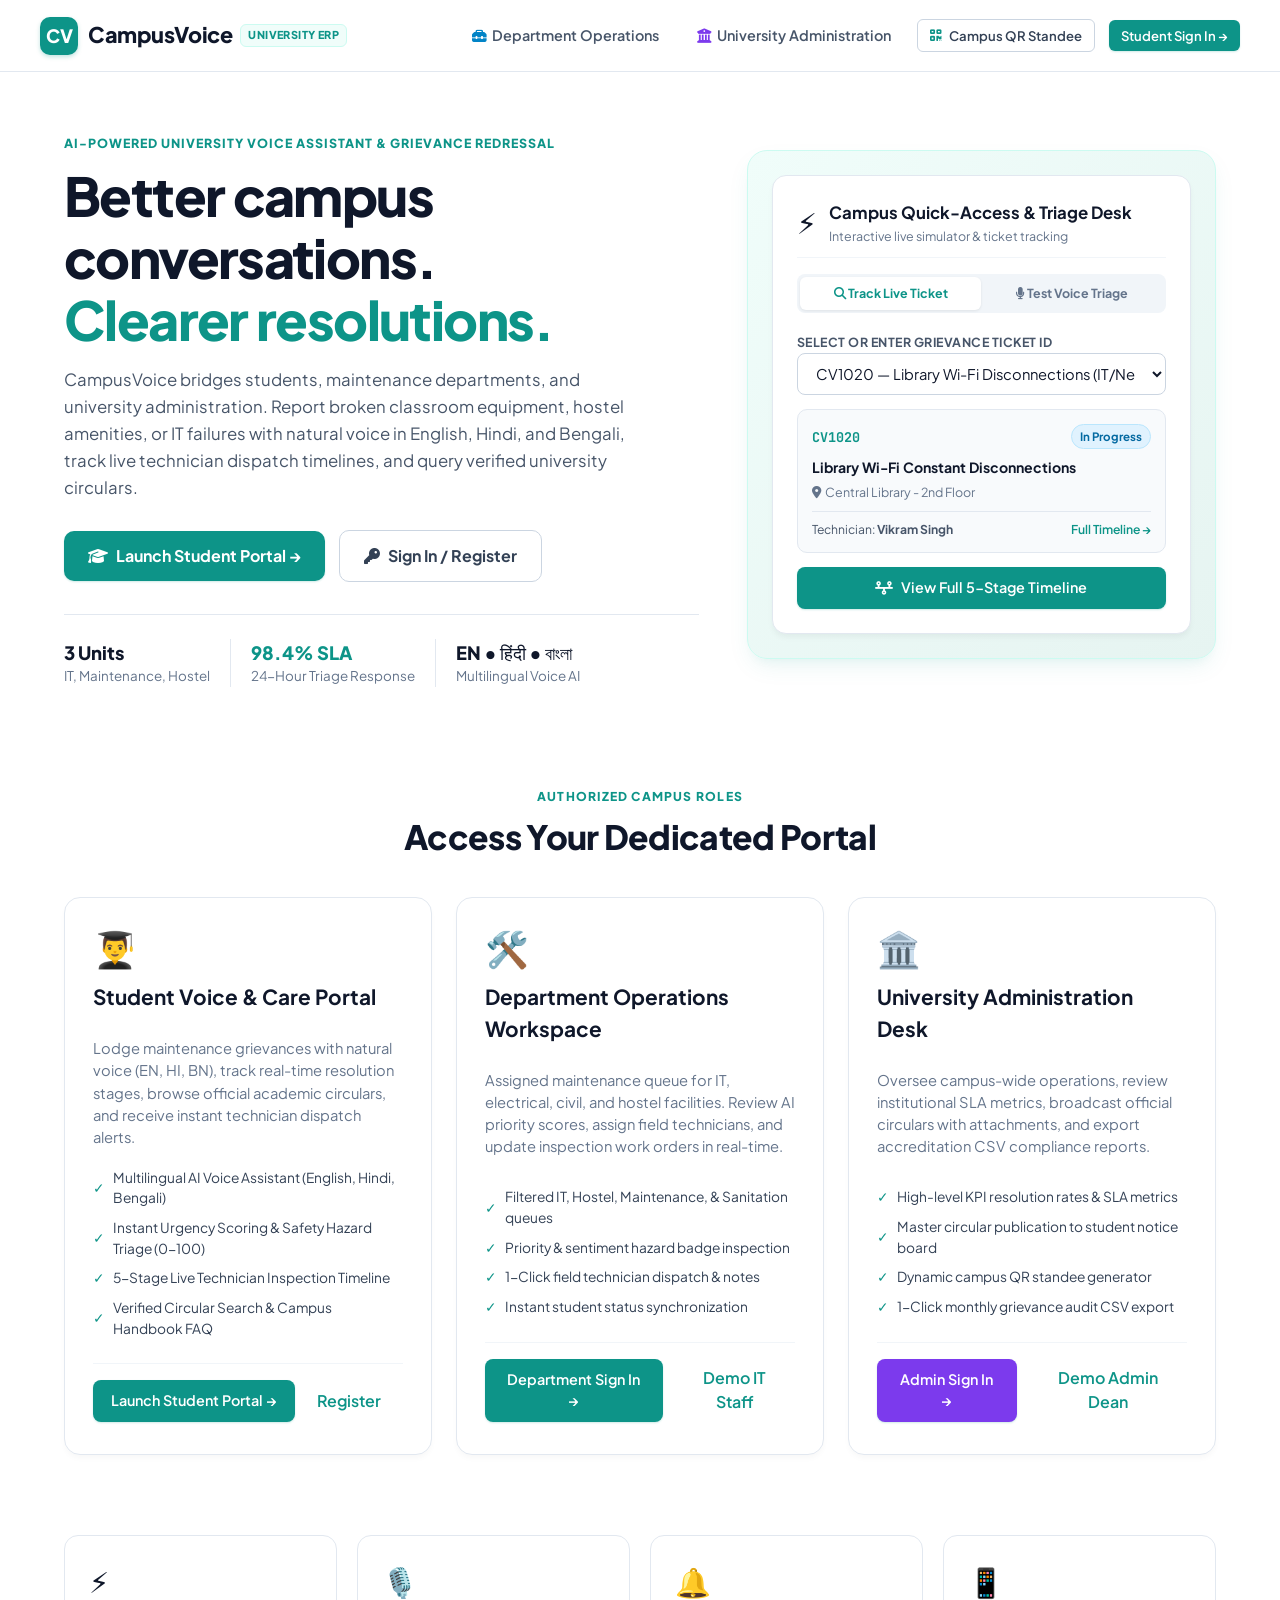
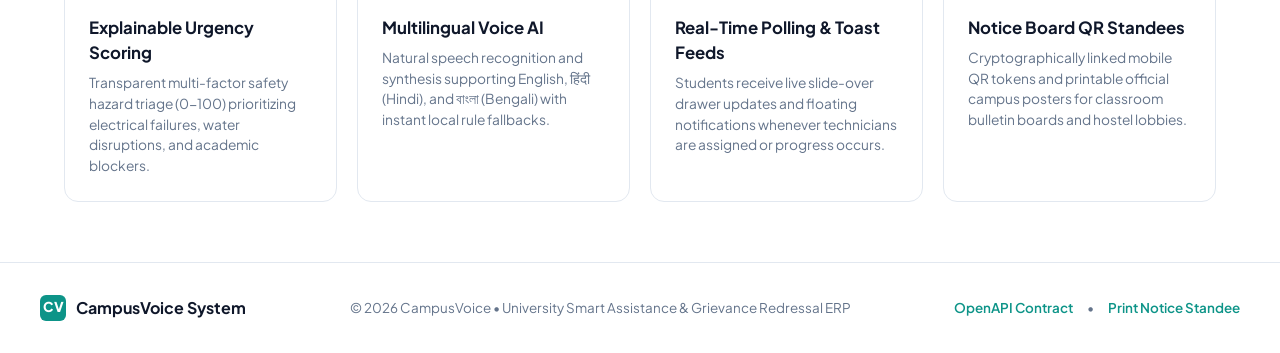
==== Minor_Project/frontend/index.html @ a4f559ae "Fix all broken portal features and add end-to-end support for Student, Department, and Admin portals" ====
<!DOCTYPE html>
<html lang="en">
<head>
  <meta charset="UTF-8">
  <meta name="viewport" content="width=device-width, initial-scale=1.0">
  <title>CampusVoice | University Voice Assistant & Grievance Redressal System</title>
  <!-- FontAwesome Icons -->
  <link rel="stylesheet" href="https://cdnjs.cloudflare.com/ajax/libs/font-awesome/6.5.1/css/all.min.css">
  <link rel="stylesheet" href="style.css">
</head>
<body class="landing-page-shell">

  <!-- Top Header Navigation (MedBrief Style) -->
  <header class="landing-nav">
    <div class="landing-brand" onclick="window.location.reload()">
      <span class="portal-mark">CV</span>
      <div>
        <div style="display: flex; align-items: center; gap: 8px;">
          <span class="brand-title">CampusVoice</span>
          <span style="font-size: 0.68rem; font-weight: 800; background: #f0fdfa; color: #0d9488; border: 1px solid #ccfbf1; padding: 2px 7px; border-radius: 6px; letter-spacing: 0.04em;">UNIVERSITY ERP</span>
        </div>
      </div>
    </div>

    <div class="landing-nav-actions">
      <button type="button" class="nav-link-btn" onclick="openAuthModal('department')">
        <i class="fa-solid fa-toolbox" style="margin-right: 6px; color: #0284c7;"></i>Department Operations
      </button>
      <button type="button" class="nav-link-btn" onclick="openAuthModal('admin')">
        <i class="fa-solid fa-building-columns" style="margin-right: 6px; color: #7c3aed;"></i>University Administration
      </button>
      <button type="button" class="btn-secondary btn-small" onclick="openQrModal()">
        <i class="fa-solid fa-qrcode" style="color: #0d9488;"></i>Campus QR Standee
      </button>
      <button type="button" class="btn-primary btn-small" onclick="openAuthModal('student')">
        Student Sign In →
      </button>
    </div>
  </header>

  <!-- Hero Section (MedBrief Grid: 1.2fr : 0.8fr) -->
  <section class="landing-hero-section">
    <div class="hero-text-content">
      <p class="hero-eyebrow">AI-POWERED UNIVERSITY VOICE ASSISTANT & GRIEVANCE REDRESSAL</p>
      <h1>
        Better campus conversations.<br />
        <span>Clearer resolutions.</span>
      </h1>
      <p class="hero-description">
        CampusVoice bridges students, maintenance departments, and university administration. Report broken classroom equipment, hostel amenities, or IT failures with natural voice in English, Hindi, and Bengali, track live technician dispatch timelines, and query verified university circulars.
      </p>

      <div class="hero-cta-group">
        <button type="button" class="btn-primary btn-large" onclick="launchDemoStudent()">
          <i class="fa-solid fa-graduation-cap"></i> Launch Student Portal →
        </button>
        <button type="button" class="btn-secondary btn-large" onclick="openAuthModal('student')">
          <i class="fa-solid fa-key"></i> Sign In / Register
        </button>
      </div>

      <!-- Quick Platform Stats Strip -->
      <div style="display: flex; gap: 20px; margin-top: 32px; padding-top: 24px; border-top: 1px solid #e2e8f0; font-size: 0.84rem; color: #64748b; flex-wrap: wrap;">
        <div>
          <strong style="color: #0f172a; display: block; font-size: 1.15rem; font-weight: 800;">3 Units</strong>
          <span>IT, Maintenance, Hostel</span>
        </div>
        <div style="width: 1px; background: #e2e8f0;"></div>
        <div>
          <strong style="color: #0d9488; display: block; font-size: 1.15rem; font-weight: 800;">98.4% SLA</strong>
          <span>24-Hour Triage Response</span>
        </div>
        <div style="width: 1px; background: #e2e8f0;"></div>
        <div>
          <strong style="color: #0f172a; display: block; font-size: 1.15rem; font-weight: 800;">EN &bull; हिंदी &bull; বাংলা</strong>
          <span>Multilingual Voice AI</span>
        </div>
      </div>
    </div>

    <!-- Right Hero Widget Box (MedBrief Interactive Component) -->
    <div class="hero-widget-box">
      <div class="checkin-widget-card">
        <div class="widget-header">
          <span class="widget-icon">⚡</span>
          <div>
            <h3>Campus Quick-Access & Triage Desk</h3>
            <small>Interactive live simulator & ticket tracking</small>
          </div>
        </div>

        <div class="widget-tabs">
          <button type="button" class="widget-tab-btn active" id="widgetTabTrack" onclick="switchWidgetTab('track')">
            <i class="fa-solid fa-magnifying-glass"></i> Track Live Ticket
          </button>
          <button type="button" class="widget-tab-btn" id="widgetTabVoice" onclick="switchWidgetTab('voice')">
            <i class="fa-solid fa-microphone"></i> Test Voice Triage
          </button>
        </div>

        <!-- Tab 1: Live Ticket Tracker -->
        <div id="widgetPanelTrack" class="modal-form">
          <div>
            <label>Select or Enter Grievance Ticket ID</label>
            <select id="quickTicketSelect" onchange="inspectQuickTicket(this.value)">
              <option value="CV1020">CV1020 — Library Wi-Fi Disconnections (IT/Network)</option>
              <option value="CV1021">CV1021 — Water Cooler Breakdown & Leak (Hostel Block B)</option>
              <option value="CV1022">CV1022 — Seminar Hall Projector Burnout (Maintenance)</option>
            </select>
          </div>

          <div id="quickTicketPreview" style="background: #f8fafc; border: 1px solid #e2e8f0; border-radius: 10px; padding: 14px; font-size: 0.84rem;">
            <div style="display: flex; justify-content: space-between; align-items: center; margin-bottom: 8px;">
              <span id="quickTicketIdBadge" style="font-family: var(--font-mono); font-weight: 700; color: #0d9488;">CV1020</span>
              <span id="quickTicketStatusBadge" class="badge-progress" style="padding: 3px 8px; border-radius: 9999px; font-size: 0.72rem; font-weight: 700;">In Progress</span>
            </div>
            <h4 id="quickTicketTitle" style="margin: 0 0 4px 0; font-size: 0.88rem; font-weight: 700; color: #0f172a;">Library Wi-Fi Constant Disconnections</h4>
            <p id="quickTicketLoc" style="margin: 0 0 10px 0; color: #64748b; font-size: 0.78rem;"><i class="fa-solid fa-location-dot" style="margin-right: 4px;"></i>Central Library - 2nd Floor</p>
            <div style="display: flex; justify-content: space-between; align-items: center; padding-top: 8px; border-top: 1px solid #e2e8f0; font-size: 0.76rem; color: #475569;">
              <span>Technician: <strong id="quickTicketTech">Vikram Singh</strong></span>
              <button type="button" class="btn-text" style="padding: 0; font-size: 0.76rem;" onclick="openAuditModalForQuickTicket()">Full Timeline &rarr;</button>
            </div>
          </div>

          <button type="button" class="btn-primary" style="width: 100%;" onclick="openAuditModalForQuickTicket()">
            <i class="fa-solid fa-timeline"></i> View Full 5-Stage Timeline
          </button>
        </div>

        <!-- Tab 2: Test Voice Triage Simulation -->
        <div id="widgetPanelVoice" class="modal-form hidden">
          <label>Click an issue prompt to test AI Triage:</label>
          <div style="display: flex; flex-direction: column; gap: 8px;">
            <button type="button" class="suggestion-chip" style="text-align: left; justify-content: flex-start;" onclick="simulateVoiceQuery('The AC in classroom 204 is not working and it is very hot.')">
              <i class="fa-solid fa-bolt" style="color: #0d9488; margin-right: 8px;"></i> "The AC in classroom 204 is not working"
            </button>
            <button type="button" class="suggestion-chip" style="text-align: left; justify-content: flex-start;" onclick="simulateVoiceQuery('Water cooler in hostel block B is leaking water.')">
              <i class="fa-solid fa-droplet" style="color: #0284c7; margin-right: 8px;"></i> "Water cooler in hostel block B is leaking"
            </button>
            <button type="button" class="suggestion-chip" style="text-align: left; justify-content: flex-start;" onclick="simulateVoiceQuery('Are there any new examination circulars?')">
              <i class="fa-solid fa-bullhorn" style="color: #d97706; margin-right: 8px;"></i> "Are there new examination circulars?"
            </button>
          </div>

          <div id="voiceSimResult" style="background: #f0fdfa; border: 1px solid #ccfbf1; border-radius: 10px; padding: 12px; font-size: 0.82rem; color: #134e4a;" class="hidden">
            <strong id="voiceSimTitle" style="display: block; margin-bottom: 4px;">⚡ AI Urgency Meter:</strong>
            <p id="voiceSimBody" style="margin: 0; line-height: 1.4;"></p>
          </div>

          <button type="button" class="btn-primary" style="width: 100%;" onclick="launchDemoStudent('voice')">
            <i class="fa-solid fa-microphone-lines"></i> Open Live Multilingual Assistant
          </button>
        </div>

      </div>
    </div>
  </section>

  <!-- Role Portals Section (MedBrief 3-Card Grid) -->
  <section class="landing-portals-section">
    <div class="section-title-wrap">
      <p class="eyebrow">AUTHORIZED CAMPUS ROLES</p>
      <h2>Access Your Dedicated Portal</h2>
    </div>

    <div class="portals-grid">
      
      <!-- Card 1: Student Care & Voice Portal -->
      <article class="portal-card student-theme">
        <div class="portal-card-icon">👨‍🎓</div>
        <h3>Student Voice & Care Portal</h3>
        <p>
          Lodge maintenance grievances with natural voice (EN, HI, BN), track real-time resolution stages, browse official academic circulars, and receive instant technician dispatch alerts.
        </p>
        <ul class="portal-features-list">
          <li><span class="check">✓</span> Multilingual AI Voice Assistant (English, Hindi, Bengali)</li>
          <li><span class="check">✓</span> Instant Urgency Scoring & Safety Hazard Triage (0-100)</li>
          <li><span class="check">✓</span> 5-Stage Live Technician Inspection Timeline</li>
          <li><span class="check">✓</span> Verified Circular Search & Campus Handbook FAQ</li>
        </ul>
        <div class="portal-card-footer">
          <button type="button" class="btn-primary" onclick="launchDemoStudent()">
            Launch Student Portal →
          </button>
          <button type="button" class="btn-text" onclick="openAuthModal('student', 'signup')">
            Register
          </button>
        </div>
      </article>

      <!-- Card 2: Department Operations Workspace -->
      <article class="portal-card dept-theme">
        <div class="portal-card-icon">🛠️</div>
        <h3>Department Operations Workspace</h3>
        <p>
          Assigned maintenance queue for IT, electrical, civil, and hostel facilities. Review AI priority scores, assign field technicians, and update inspection work orders in real-time.
        </p>
        <ul class="portal-features-list">
          <li><span class="check">✓</span> Filtered IT, Hostel, Maintenance, & Sanitation queues</li>
          <li><span class="check">✓</span> Priority & sentiment hazard badge inspection</li>
          <li><span class="check">✓</span> 1-Click field technician dispatch & notes</li>
          <li><span class="check">✓</span> Instant student status synchronization</li>
        </ul>
        <div class="portal-card-footer">
          <button type="button" class="btn-primary btn-teal" onclick="openAuthModal('department')">
            Department Sign In →
          </button>
          <button type="button" class="btn-text" onclick="launchDemoDept('dept_it')">
            Demo IT Staff
          </button>
        </div>
      </article>

      <!-- Card 3: University Administration & Dean Desk -->
      <article class="portal-card admin-theme">
        <div class="portal-card-icon">🏛️</div>
        <h3>University Administration Desk</h3>
        <p>
          Oversee campus-wide operations, review institutional SLA metrics, broadcast official circulars with attachments, and export accreditation CSV compliance reports.
        </p>
        <ul class="portal-features-list">
          <li><span class="check">✓</span> High-level KPI resolution rates & SLA metrics</li>
          <li><span class="check">✓</span> Master circular publication to student notice board</li>
          <li><span class="check">✓</span> Dynamic campus QR standee generator</li>
          <li><span class="check">✓</span> 1-Click monthly grievance audit CSV export</li>
        </ul>
        <div class="portal-card-footer">
          <button type="button" class="btn-primary btn-violet" onclick="openAuthModal('admin')">
            Admin Sign In →
          </button>
          <button type="button" class="btn-text" onclick="launchDemoAdmin()">
            Demo Admin Dean
          </button>
        </div>
      </article>

    </div>
  </section>

  <!-- Architecture Highlights Section (MedBrief Style 4 Feature Items) -->
  <section class="landing-features-section">
    <div class="feature-item">
      <span class="feat-icon">⚡</span>
      <h4>Explainable Urgency Scoring</h4>
      <p>Transparent multi-factor safety hazard triage (0-100) prioritizing electrical failures, water disruptions, and academic blockers.</p>
    </div>
    <div class="feature-item">
      <span class="feat-icon">🎙️</span>
      <h4>Multilingual Voice AI</h4>
      <p>Natural speech recognition and synthesis supporting English, हिंदी (Hindi), and বাংলা (Bengali) with instant local rule fallbacks.</p>
    </div>
    <div class="feature-item">
      <span class="feat-icon">🔔</span>
      <h4>Real-Time Polling & Toast Feeds</h4>
      <p>Students receive live slide-over drawer updates and floating notifications whenever technicians are assigned or progress occurs.</p>
    </div>
    <div class="feature-item">
      <span class="feat-icon">📱</span>
      <h4>Notice Board QR Standees</h4>
      <p>Cryptographically linked mobile QR tokens and printable official campus posters for classroom bulletin boards and hostel lobbies.</p>
    </div>
  </section>

  <!-- Footer (MedBrief Style) -->
  <footer class="landing-footer">
    <div class="landing-brand">
      <span class="portal-mark-sm">CV</span>
      <span style="font-weight: 700; color: #0f172a;">CampusVoice System</span>
    </div>
    <p>&copy; 2026 CampusVoice &bull; University Smart Assistance & Grievance Redressal ERP</p>
    <div style="display: flex; gap: 14px; font-size: 0.84rem; color: #64748b;">
      <a href="/docs" target="_blank" class="btn-text" style="padding: 0;">OpenAPI Contract</a>
      <span>&bull;</span>
      <button type="button" class="btn-text" style="padding: 0;" onclick="openQrModal()">Print Notice Standee</button>
    </div>
  </footer>

  <!-- =======================================================
       UNIVERSAL MEDBRIEF AUTHENTICATION MODAL
       ======================================================= -->
  <div id="authModal" class="medbrief-modal-overlay hidden" onclick="handleAuthModalBackdrop(event)">
    <div class="medbrief-modal-card">
      <div class="medbrief-modal-header">
        <h3 id="authModalTitle"><i class="fa-solid fa-graduation-cap" style="color: #0d9488;"></i> Access Campus Portal</h3>
        <button type="button" class="medbrief-modal-close" onclick="closeAuthModal()">&times;</button>
      </div>

      <div class="medbrief-modal-body">
        
        <!-- Auth Tabs: Sign In vs Sign Up -->
        <div class="widget-tabs" style="margin-bottom: 20px;">
          <button type="button" class="widget-tab-btn active" id="tabSignIn" onclick="setAuthMode('signin')">
            Sign In to Account
          </button>
          <button type="button" class="widget-tab-btn" id="tabSignUp" onclick="setAuthMode('signup')">
            New Student Registration
          </button>
        </div>

        <!-- Form 1: Sign In -->
        <div id="panelSignIn" class="modal-form">
          <div>
            <label>Select Target Portal Role</label>
            <div style="display: grid; grid-template-columns: 1fr 1fr 1fr; gap: 8px; margin-top: 4px;">
              <button type="button" class="btn-secondary btn-small" id="roleBtnStudent" onclick="selectRole('student')" style="background-color: #f0fdfa; border-color: #0d9488; color: #0d9488; font-weight: 700;">
                👨‍🎓 Student
              </button>
              <button type="button" class="btn-secondary btn-small" id="roleBtnDept" onclick="selectRole('department')">
                🛠️ Staff / Dept
              </button>
              <button type="button" class="btn-secondary btn-small" id="roleBtnAdmin" onclick="selectRole('admin')">
                🏛️ Administration
              </button>
            </div>
          </div>

          <form onsubmit="onSignInSubmit(event)" style="display: flex; flex-direction: column; gap: 12px; margin-top: 6px;">
            <div>
              <label id="inputUsernameLabel">Roll Number or Username</label>
              <input type="text" id="signInUsername" required value="student" placeholder="e.g. STU-2023-01 or student">
            </div>

            <div>
              <label>Password</label>
              <input type="password" id="signInPassword" required value="student123" placeholder="Enter password">
            </div>

            <button type="submit" class="btn-primary" style="margin-top: 6px;">
              Sign In to Portal &rarr;
            </button>
          </form>

          <!-- 1-Click Evaluator Demo Shortcuts -->
          <div style="margin-top: 14px; padding-top: 14px; border-top: 1px solid #e2e8f0;">
            <p style="font-size: 0.74rem; font-weight: 800; color: #64748b; text-transform: uppercase; margin: 0 0 8px 0; letter-spacing: 0.05em;">
              ⚡ Evaluator 1-Click Instant Sign-In:
            </p>
            <div style="display: grid; grid-template-columns: 1fr 1fr; gap: 8px;">
              <button type="button" class="btn-secondary btn-small" style="font-size: 0.78rem; text-align: left; justify-content: flex-start;" onclick="quickLogin('student', 'student123')">
                <span style="color: #0d9488; font-weight: 700;">👨‍🎓 Rahul Sharma (Student)</span>
              </button>
              <button type="button" class="btn-secondary btn-small" style="font-size: 0.78rem; text-align: left; justify-content: flex-start;" onclick="quickLogin('dept_it', 'it123')">
                <span style="color: #0284c7; font-weight: 700;">🛠️ Amit Sen (IT Dept)</span>
              </button>
              <button type="button" class="btn-secondary btn-small" style="font-size: 0.78rem; text-align: left; justify-content: flex-start;" onclick="quickLogin('dept_maintenance', 'maint123')">
                <span style="color: #d97706; font-weight: 700;">🛠️ Maintenance Officer</span>
              </button>
              <button type="button" class="btn-secondary btn-small" style="font-size: 0.78rem; text-align: left; justify-content: flex-start;" onclick="quickLogin('admin', 'admin123')">
                <span style="color: #7c3aed; font-weight: 700;">🏛️ Dr. S. K. Verma (Dean)</span>
              </button>
            </div>
          </div>
        </div>

        <!-- Form 2: New Student Registration -->
        <div id="panelSignUp" class="modal-form hidden">
          <p class="modal-subtitle">Register your university student account to submit grievances and track real-time resolution stages.</p>

          <form onsubmit="onSignUpSubmit(event)" style="display: flex; flex-direction: column; gap: 12px;">
            <div>
              <label>Full Legal Name *</label>
              <input type="text" id="signupFullName" required placeholder="e.g. Priya Mukherjee">
            </div>

            <div style="display: grid; grid-template-columns: 1fr 1fr; gap: 10px;">
              <div>
                <label>Roll Number / ID *</label>
                <input type="text" id="signupStudentId" required placeholder="e.g. STU-2024-88" style="text-transform: uppercase; font-family: var(--font-mono);">
              </div>
              <div>
                <label>Academic Semester</label>
                <select id="signupSemester">
                  <option value="1st Semester">1st Semester</option>
                  <option value="2nd Semester">2nd Semester</option>
                  <option value="3rd Semester">3rd Semester</option>
                  <option value="4th Semester">4th Semester</option>
                  <option value="5th Semester">5th Semester</option>
                  <option value="6th Semester" selected>6th Semester</option>
                  <option value="7th Semester">7th Semester</option>
                  <option value="8th Semester">8th Semester</option>
                </select>
              </div>
            </div>

            <div>
              <label>Department / Branch *</label>
              <select id="signupDepartment" required>
                <option value="Computer Science & Engineering">Computer Science & Engineering</option>
                <option value="Information Technology">Information Technology</option>
                <option value="Electronics & Communication">Electronics & Communication</option>
                <option value="Mechanical Engineering">Mechanical Engineering</option>
                <option value="Electrical Engineering">Electrical Engineering</option>
                <option value="Civil Engineering">Civil Engineering</option>
                <option value="Business Administration">Business Administration (MBA/BBA)</option>
              </select>
            </div>

            <div style="display: grid; grid-template-columns: 1fr 1fr; gap: 10px;">
              <div>
                <label>Campus Email *</label>
                <input type="email" id="signupEmail" required placeholder="student@campus.edu.in">
              </div>
              <div>
                <label>Mobile Number</label>
                <input type="text" id="signupContact" placeholder="+91 98765 00000">
              </div>
            </div>

            <div>
              <label>Choose Password *</label>
              <input type="password" id="signupPassword" required minlength="4" placeholder="At least 4 characters">
            </div>

            <button type="submit" class="btn-primary" style="margin-top: 8px;">
              Create Student Account & Enter Portal &rarr;
            </button>
          </form>
        </div>

      </div>
    </div>
  </div>

  <!-- =======================================================
       CAMPUS QR NOTICE STANDEE MODAL (MedBrief Style)
       ======================================================= -->
  <div id="qrModal" class="medbrief-modal-overlay hidden" onclick="handleQrModalBackdrop(event)">
    <div class="medbrief-modal-card" style="max-width: 460px; text-align: center;">
      <div class="medbrief-modal-header">
        <h3><i class="fa-solid fa-qrcode" style="color: #0d9488;"></i> Official Campus Notice Standee</h3>
        <button type="button" class="medbrief-modal-close" onclick="closeQrModal()">&times;</button>
      </div>

      <div class="medbrief-modal-body" style="padding: 24px;">
        <div style="border: 2px dashed #cbd5e1; border-radius: 16px; padding: 24px; background: #fafbfc;">
          <div class="portal-mark" style="margin: 0 auto 12px auto;">CV</div>
          <h3 style="font-size: 1.15rem; font-weight: 800; margin: 0 0 6px 0; color: #0f172a;">CAMPUSVOICE GRIEVANCE SYSTEM</h3>
          <p style="font-size: 0.82rem; color: #64748b; margin: 0 0 16px 0;">Scan with any phone camera to report broken classroom equipment, hostel amenities, or ask campus FAQs.</p>
          <img src="/api/qr/code" alt="Campus QR Code" style="width: 170px; height: 170px; margin: 0 auto; display: block; border-radius: 12px; border: 1px solid #e2e8f0; background: #ffffff; padding: 6px;">
          <p style="font-family: var(--font-mono); font-size: 0.78rem; font-weight: 700; color: #0d9488; margin: 12px 0 0 0;">Official Student Portal Gateway</p>
        </div>

        <div style="display: flex; justify-content: center; gap: 12px; margin-top: 20px;">
          <button type="button" class="btn-primary" onclick="window.print()">
            <i class="fa-solid fa-print"></i> Print A4 Notice Standee
          </button>
          <button type="button" class="btn-secondary" onclick="closeQrModal()">
            Close
          </button>
        </div>
      </div>
    </div>
  </div>

  <!-- =======================================================
       QUICK TICKET AUDIT TIMELINE MODAL (For Landing Page)
       ======================================================= -->
  <div id="landingTicketModal" class="medbrief-modal-overlay hidden" onclick="handleLandingTicketBackdrop(event)">
    <div class="medbrief-modal-card" style="max-width: 520px;">
      <div class="medbrief-modal-header">
        <h3><i class="fa-solid fa-timeline" style="color: #0d9488;"></i> Grievance Audit & Inspection Timeline</h3>
        <button type="button" class="medbrief-modal-close" onclick="closeLandingTicketModal()">&times;</button>
      </div>

      <div class="medbrief-modal-body" style="padding: 20px 24px;">
        <div style="background: #f0fdfa; border: 1px solid #ccfbf1; border-radius: 12px; padding: 14px; margin-bottom: 18px; display: flex; justify-content: space-between; align-items: center;">
          <div>
            <span id="modalTicketId" style="font-family: var(--font-mono); font-weight: 800; color: #0d9488; font-size: 1rem;">CV1020</span>
            <h4 id="modalTicketTitle" style="margin: 4px 0 2px 0; font-size: 0.92rem; font-weight: 700; color: #0f172a;">Library Wi-Fi Constant Disconnections</h4>
            <p id="modalTicketLoc" style="margin: 0; font-size: 0.78rem; color: #475569;">Central Library - 2nd Floor</p>
          </div>
          <span id="modalTicketStatusBadge" class="badge-progress" style="padding: 4px 10px; border-radius: 9999px; font-size: 0.76rem; font-weight: 700;">In Progress</span>
        </div>

        <div id="modalTimelineContainer" style="padding-left: 6px;"></div>

        <div class="modal-actions" style="margin-top: 18px;">
          <button type="button" class="btn-primary btn-small" onclick="launchDemoStudent('complaints')">
            Open in Student Portal &rarr;
          </button>
          <button type="button" class="btn-secondary btn-small" onclick="closeLandingTicketModal()">
            Close
          </button>
        </div>
      </div>
    </div>
  </div>

  <script src="auth.js"></script>
  <script>
    // Mock Grievance Data for Instant Offline/Online Demonstration
    const LANDING_TICKETS = {
      CV1020: {
        id: "CV1020",
        title: "Library Wi-Fi Constant Disconnections",
        location: "Central Library - 2nd Floor",
        status: "In Progress",
        badgeClass: "badge-progress",
        technician: "Vikram Singh (Network Admin)",
        timeline: [
          { title: "Complaint Registered", desc: "Reported via Student Multilingual Voice Assistant.", time: "Yesterday &bull; 10:30 AM" },
          { title: "Auto-Routed to IT Cell", desc: "Safety & priority check passed. High priority network node.", time: "Yesterday &bull; 11:15 AM" },
          { title: "Technician Dispatched", desc: "Technician Vikram Singh inspecting Cisco AP-04.", time: "Yesterday &bull; 12:00 PM" }
        ]
      },
      CV1021: {
        id: "CV1021",
        title: "Water Cooler Breakdown & Leakage",
        location: "Hostel Block B - Floor 2",
        status: "Pending",
        badgeClass: "badge-pending",
        technician: "Plumbing Unit Duty Officer",
        timeline: [
          { title: "Complaint Registered", desc: "Lodge ticket via student portal form.", time: "Today &bull; 09:15 AM" },
          { title: "Flagged High Urgency", desc: "Water utility interruption identified by AI Triage (Score: 85/100).", time: "Today &bull; 09:16 AM" }
        ]
      },
      CV1022: {
        id: "CV1022",
        title: "Seminar Hall Projector Burnout",
        location: "Academic Block A - Room 204",
        status: "Resolved",
        badgeClass: "badge-resolved",
        technician: "Ramesh Chand (Audiovisual Cell)",
        timeline: [
          { title: "Complaint Registered", desc: "Voice submission recorded.", time: "2 days ago" },
          { title: "Technician Dispatched", desc: "Replacement bulb requisition approved.", time: "Yesterday" },
          { title: "Defect Resolved", desc: "Bulb replaced and tested with HDMI input.", time: "Yesterday &bull; 04:00 PM" }
        ]
      }
    };

    let activeSelectedTicketId = "CV1020";
    let activeRole = "student";

    function switchWidgetTab(tab) {
      const btnTrack = document.getElementById("widgetTabTrack");
      const btnVoice = document.getElementById("widgetTabVoice");
      const panelTrack = document.getElementById("widgetPanelTrack");
      const panelVoice = document.getElementById("widgetPanelVoice");

      if (tab === "track") {
        btnTrack.classList.add("active");
        btnVoice.classList.remove("active");
        panelTrack.classList.remove("hidden");
        panelVoice.classList.add("hidden");
      } else {
        btnVoice.classList.add("active");
        btnTrack.classList.remove("active");
        panelVoice.classList.remove("hidden");
        panelTrack.classList.add("hidden");
      }
    }

    function inspectQuickTicket(ticketId) {
      activeSelectedTicketId = ticketId;
      const t = LANDING_TICKETS[ticketId];
      if (!t) return;

      document.getElementById("quickTicketIdBadge").innerText = t.id;
      document.getElementById("quickTicketTitle").innerText = t.title;
      document.getElementById("quickTicketLoc").innerHTML = `<i class="fa-solid fa-location-dot" style="margin-right: 4px;"></i>${t.location}`;
      document.getElementById("quickTicketTech").innerText = t.technician;

      const badge = document.getElementById("quickTicketStatusBadge");
      badge.innerText = t.status;
      badge.className = t.badgeClass;
    }

    function openAuditModalForQuickTicket() {
      const t = LANDING_TICKETS[activeSelectedTicketId] || LANDING_TICKETS.CV1020;
      document.getElementById("modalTicketId").innerText = t.id;
      document.getElementById("modalTicketTitle").innerText = t.title;
      document.getElementById("modalTicketLoc").innerText = t.location;

      const badge = document.getElementById("modalTicketStatusBadge");
      badge.innerText = t.status;
      badge.className = t.badgeClass;

      const cont = document.getElementById("modalTimelineContainer");
      cont.innerHTML = t.timeline.map(item => `
        <div class="timeline-item">
          <span class="timeline-dot"></span>
          <div style="display: flex; justify-content: space-between; align-items: center;">
            <h5 style="margin: 0; font-size: 0.84rem; font-weight: 700; color: #0f172a;">${item.title}</h5>
            <span style="font-size: 0.72rem; color: #94a3b8; font-family: var(--font-mono);">${item.time}</span>
          </div>
          <p style="margin: 2px 0 0 0; font-size: 0.78rem; color: #475569;">${item.desc}</p>
        </div>
      `).join("");

      document.getElementById("landingTicketModal").classList.remove("hidden");
    }

    function closeLandingTicketModal() {
      document.getElementById("landingTicketModal").classList.add("hidden");
    }

    function handleLandingTicketBackdrop(e) {
      if (e.target.id === "landingTicketModal") closeLandingTicketModal();
    }

    function simulateVoiceQuery(query) {
      const resBox = document.getElementById("voiceSimResult");
      const title = document.getElementById("voiceSimTitle");
      const body = document.getElementById("voiceSimBody");
      resBox.classList.remove("hidden");

      if (query.includes("AC in classroom")) {
        title.innerHTML = `⚡ <strong>Maintenance Category &bull; Urgency Score: 72/100 (Medium)</strong>`;
        body.innerHTML = `Disruption of academic lecture detected in Classroom 204. Triage routed to Facility Maintenance Officer.`;
      } else if (query.includes("Water cooler")) {
        title.innerHTML = `⚡ <strong>Hostel Category &bull; Urgency Score: 85/100 (High Priority)</strong>`;
        body.innerHTML = `Critical utility & sanitation disruption detected in Hostel Block B. Emergency plumbing dispatch triggered.`;
      } else {
        title.innerHTML = `📢 <strong>Verified RAG Circular Retrieval</strong>`;
        body.innerHTML = `Mid-Term Autumn 2026 timetable verified. Regular exams commence from 10th of next month. Identity cards mandatory.`;
      }

      // Spoken Speech Synthesis
      if ("speechSynthesis" in window) {
        window.speechSynthesis.cancel();
        const utter = new SpeechSynthesisUtterance(body.innerText);
        utter.rate = 1.05;
        window.speechSynthesis.speak(utter);
      }
    }

    // Auth Modal Handlers
    function openAuthModal(role = 'student', mode = 'signin') {
      document.getElementById("authModal").classList.remove("hidden");
      selectRole(role);
      setAuthMode(mode);
    }

    function closeAuthModal() {
      document.getElementById("authModal").classList.add("hidden");
    }

    function handleAuthModalBackdrop(e) {
      if (e.target.id === "authModal") closeAuthModal();
    }

    function setAuthMode(mode) {
      const btnIn = document.getElementById("tabSignIn");
      const btnUp = document.getElementById("tabSignUp");
      const pIn = document.getElementById("panelSignIn");
      const pUp = document.getElementById("panelSignUp");

      if (mode === "signin") {
        btnIn.classList.add("active");
        btnUp.classList.remove("active");
        pIn.classList.remove("hidden");
        pUp.classList.add("hidden");
        document.getElementById("authModalTitle").innerHTML = `<i class="fa-solid fa-graduation-cap" style="color: #0d9488;"></i> Access Campus Portal`;
      } else {
        btnUp.classList.add("active");
        btnIn.classList.remove("active");
        pUp.classList.remove("hidden");
        pIn.classList.add("hidden");
        document.getElementById("authModalTitle").innerHTML = `<i class="fa-solid fa-user-plus" style="color: #0d9488;"></i> Register Student Account`;
      }
    }

    function selectRole(role) {
      activeRole = role;
      const bStu = document.getElementById("roleBtnStudent");
      const bDept = document.getElementById("roleBtnDept");
      const bAdm = document.getElementById("roleBtnAdmin");
      const uLabel = document.getElementById("inputUsernameLabel");
      const uInput = document.getElementById("signInUsername");
      const pInput = document.getElementById("signInPassword");

      [bStu, bDept, bAdm].forEach(b => {
        b.style.backgroundColor = "#ffffff";
        b.style.borderColor = "#cbd5e1";
        b.style.color = "#334155";
      });

      if (role === "student") {
        bStu.style.backgroundColor = "#f0fdfa";
        bStu.style.borderColor = "#0d9488";
        bStu.style.color = "#0d9488";
        uLabel.innerText = "Roll Number or Username";
        uInput.value = "student";
        pInput.value = "student123";
      } else if (role === "department") {
        bDept.style.backgroundColor = "#f0f9ff";
        bDept.style.borderColor = "#0284c7";
        bDept.style.color = "#0284c7";
        uLabel.innerText = "Department Operator Username";
        uInput.value = "dept_it";
        pInput.value = "it123";
      } else {
        bAdm.style.backgroundColor = "#faf5ff";
        bAdm.style.borderColor = "#7c3aed";
        bAdm.style.color = "#7c3aed";
        uLabel.innerText = "Administration Official Username";
        uInput.value = "admin";
        pInput.value = "admin123";
      }
    }

    function onSignInSubmit(e) {
      e.preventDefault();
      const u = document.getElementById("signInUsername").value.trim();
      const p = document.getElementById("signInPassword").value.trim();
      handleLogin(u, p);
    }

    function onSignUpSubmit(e) {
      e.preventDefault();
      const payload = {
        full_name: document.getElementById("signupFullName").value.trim(),
        student_id: document.getElementById("signupStudentId").value.trim(),
        department_name: document.getElementById("signupDepartment").value,
        semester: document.getElementById("signupSemester").value,
        email: document.getElementById("signupEmail").value.trim(),
        contact: document.getElementById("signupContact").value.trim(),
        password: document.getElementById("signupPassword").value.trim()
      };
      handleSignup(payload);
    }

    // Direct Launch Helpers
    function launchDemoStudent(pendingSection = null) {
      if (pendingSection) sessionStorage.setItem("pending_section", pendingSection);
      quickLogin('student', 'student123');
    }

    function launchDemoDept(deptUsername = 'dept_it') {
      quickLogin(deptUsername, deptUsername === 'dept_it' ? 'it123' : 'maint123');
    }

    function launchDemoAdmin() {
      quickLogin('admin', 'admin123');
    }

    // QR Modal
    function openQrModal() {
      document.getElementById("qrModal").classList.remove("hidden");
    }
    function closeQrModal() {
      document.getElementById("qrModal").classList.add("hidden");
    }
    function handleQrModalBackdrop(e) {
      if (e.target.id === "qrModal") closeQrModal();
    }
  </script>
</body>
</html>
---- Minor_Project/frontend/style.css ----
/* =======================================================
   CAMPUSVOICE — UNIFIED MEDBRIEF DESIGN SYSTEM STYLESHEET
   ======================================================= */

@import url('https://fonts.googleapis.com/css2?family=Plus+Jakarta+Sans:wght@400;500;600;700;800&family=JetBrains+Mono:wght@400;600;700&display=swap');

:root {
  --font-main: "Plus Jakarta Sans", "Segoe UI", system-ui, -apple-system, BlinkMacSystemFont, Roboto, sans-serif;
  --font-mono: "JetBrains Mono", "SF Mono", Consolas, Menlo, monospace;

  /* MedBrief Institutional Color Palette */
  --bg-page: #f6f9f8;
  --bg-subtle: #f4f8f6;
  --bg-card: #ffffff;
  --bg-sidebar: #103d3b;
  --sidebar-active: #206b65;
  --sidebar-border: #235552;
  --sidebar-text: #d9ebe7;
  --sidebar-muted: #a5c5bf;

  --primary: #0d9488;
  --primary-hover: #0f766e;
  --primary-dark: #115e59;
  --primary-light: #f0fdfa;
  --primary-border: #ccfbf1;

  --text-main: #0f172a;
  --text-heading: #193b3b;
  --text-body: #334155;
  --text-muted: #64748b;
  --text-light: #94a3b8;

  --border: #e2e8f0;
  --border-subtle: #cbd5e1;

  /* Semantic Alerts */
  --status-pending-bg: #fef3c7;
  --status-pending-text: #92400e;
  --status-pending-border: #fde68a;

  --status-progress-bg: #e0f2fe;
  --status-progress-text: #0369a1;
  --status-progress-border: #bae6fd;

  --status-resolved-bg: #dcfce7;
  --status-resolved-text: #166534;
  --status-resolved-border: #bbf7d0;

  --status-critical-bg: #fee2e2;
  --status-critical-text: #991b1b;
  --status-critical-border: #fecaca;
}

* {
  box-sizing: border-box;
}

html {
  scroll-behavior: smooth;
}

body {
  margin: 0;
  min-width: 320px;
  min-height: 100vh;
  font-family: var(--font-main);
  background-color: var(--bg-page);
  color: var(--text-main);
  font-synthesis: none;
  text-rendering: optimizeLegibility;
  -webkit-font-smoothing: antialiased;
  -moz-osx-font-smoothing: grayscale;
  line-height: 1.5;
}

button, input, select, textarea {
  font: inherit;
}

button {
  cursor: pointer;
}

a {
  color: inherit;
  text-decoration: none;
}

/* Custom Clean Scrollbar */
::-webkit-scrollbar {
  width: 6px;
  height: 6px;
}
::-webkit-scrollbar-track {
  background: #f1f5f9;
}
::-webkit-scrollbar-thumb {
  background: #cbd5e1;
  border-radius: 4px;
}
::-webkit-scrollbar-thumb:hover {
  background: #94a3b8;
}

.hidden {
  display: none !important;
}

/* =======================================================
   UNIVERSAL MEDBRIEF BUTTONS
   ======================================================= */
.btn-primary {
  background-color: var(--primary);
  color: #ffffff !important;
  border: none;
  border-radius: 8px;
  padding: 10px 18px;
  font-size: 0.9rem;
  font-weight: 600;
  cursor: pointer;
  transition: all 0.15s ease;
  display: inline-flex;
  align-items: center;
  justify-content: center;
  gap: 8px;
  box-shadow: 0 1px 2px rgba(13, 148, 136, 0.2);
}

.btn-primary:hover:not(:disabled) {
  background-color: var(--primary-hover);
  transform: translateY(-1px);
  box-shadow: 0 4px 6px -1px rgba(13, 148, 136, 0.3);
}

.btn-primary:disabled {
  opacity: 0.55;
  cursor: not-allowed;
  transform: none;
}

.btn-secondary {
  background-color: #ffffff;
  color: var(--text-body) !important;
  border: 1px solid var(--border-subtle);
  border-radius: 8px;
  padding: 10px 18px;
  font-size: 0.9rem;
  font-weight: 600;
  cursor: pointer;
  transition: all 0.15s ease;
  display: inline-flex;
  align-items: center;
  justify-content: center;
  gap: 8px;
}

.btn-secondary:hover:not(:disabled) {
  background-color: #f8fafc;
  border-color: #94a3b8;
  color: var(--text-main) !important;
}

.btn-teal {
  background-color: #0d9488 !important;
  color: #ffffff !important;
}
.btn-teal:hover {
  background-color: #0f766e !important;
}

.btn-violet {
  background-color: #7c3aed !important;
  color: #ffffff !important;
}
.btn-violet:hover {
  background-color: #6d28d9 !important;
}

.btn-danger-outline {
  background-color: transparent;
  color: #dc2626 !important;
  border: 1px solid #fecaca;
  border-radius: 6px;
  padding: 6px 12px;
  font-size: 0.82rem;
  font-weight: 600;
  cursor: pointer;
  transition: all 0.15s ease;
}
.btn-danger-outline:hover {
  background-color: #fee2e2;
  border-color: #dc2626;
}

.btn-small {
  padding: 6px 12px;
  font-size: 0.82rem;
  border-radius: 6px;
}

.btn-large {
  padding: 13px 24px;
  font-size: 1rem;
  font-weight: 700;
  border-radius: 10px;
}

.btn-text {
  background: transparent;
  border: none;
  color: var(--primary);
  font-weight: 600;
  cursor: pointer;
  padding: 6px 10px;
}
.btn-text:hover {
  text-decoration: underline;
  color: var(--primary-hover);
}

/* =======================================================
   UNIVERSAL MEDBRIEF MODAL SYSTEM
   ======================================================= */
.medbrief-modal-overlay {
  position: fixed;
  inset: 0;
  background-color: rgba(15, 23, 42, 0.65);
  backdrop-filter: blur(4px);
  -webkit-backdrop-filter: blur(4px);
  display: grid;
  place-items: center;
  z-index: 1000;
  padding: 16px;
  overflow-y: auto;
}

.medbrief-modal-card {
  width: 100%;
  max-width: 580px;
  background-color: #ffffff;
  border-radius: 16px;
  box-shadow: 0 20px 25px -5px rgba(0, 0, 0, 0.2), 0 10px 10px -5px rgba(0, 0, 0, 0.04);
  overflow: hidden;
  border: 1px solid var(--border);
  animation: modalPop 0.2s cubic-bezier(0.16, 1, 0.3, 1);
}

@keyframes modalPop {
  from {
    opacity: 0;
    transform: scale(0.96) translateY(8px);
  }
  to {
    opacity: 1;
    transform: scale(1) translateY(0);
  }
}

.medbrief-modal-header {
  padding: 18px 24px;
  border-bottom: 1px solid #f1f5f9;
  display: flex;
  justify-content: space-between;
  align-items: center;
  background-color: #fafbfc;
}

.medbrief-modal-header h3 {
  margin: 0;
  font-size: 1.15rem;
  font-weight: 700;
  color: var(--text-heading);
  display: flex;
  align-items: center;
  gap: 8px;
}

.medbrief-modal-close {
  background: transparent;
  border: none;
  font-size: 1.25rem;
  color: #94a3b8;
  cursor: pointer;
  padding: 4px 8px;
  border-radius: 6px;
  transition: all 0.15s ease;
  line-height: 1;
}

.medbrief-modal-close:hover {
  background-color: #f1f5f9;
  color: #0f172a;
}

.medbrief-modal-body {
  padding: 24px;
  max-height: 80vh;
  overflow-y: auto;
}

.modal-form {
  display: flex;
  flex-direction: column;
  gap: 14px;
}

.modal-form label {
  font-size: 0.78rem;
  font-weight: 700;
  color: #475569;
  text-transform: uppercase;
  letter-spacing: 0.04em;
}

.modal-form input,
.modal-form select,
.modal-form textarea {
  width: 100%;
  padding: 10px 14px;
  border: 1px solid #cbd5e1;
  border-radius: 8px;
  font-size: 0.92rem;
  color: #0f172a;
  background-color: #ffffff;
  outline: none;
  transition: border-color 0.15s ease, box-shadow 0.15s ease;
}

.modal-form input:focus,
.modal-form select:focus,
.modal-form textarea:focus {
  border-color: var(--primary);
  box-shadow: 0 0 0 3px rgba(13, 148, 136, 0.15);
}

.modal-subtitle {
  margin: 0 0 16px 0;
  color: #64748b;
  font-size: 0.88rem;
  line-height: 1.5;
}

.modal-actions {
  display: flex;
  justify-content: flex-end;
  gap: 10px;
  margin-top: 20px;
}

/* =======================================================
   MEDBRIEF LANDING PAGE SHELL & COMPONENTS
   ======================================================= */
.landing-page-shell {
  min-height: 100vh;
  background-color: #ffffff;
  color: #0f172a;
  display: flex;
  flex-direction: column;
}

.landing-nav {
  height: 72px;
  padding: 0 40px;
  display: flex;
  justify-content: space-between;
  align-items: center;
  border-bottom: 1px solid #e2e8f0;
  background-color: #ffffff;
  position: sticky;
  top: 0;
  z-index: 50;
}

.landing-brand {
  display: flex;
  align-items: center;
  gap: 10px;
  cursor: pointer;
}

.portal-mark {
  width: 38px;
  height: 38px;
  border-radius: 10px;
  background-color: #0d9488;
  color: #ffffff;
  display: grid;
  place-items: center;
  font-weight: 800;
  font-size: 1.15rem;
  box-shadow: 0 2px 4px rgba(13, 148, 136, 0.25);
}

.portal-mark-sm {
  width: 26px;
  height: 26px;
  border-radius: 6px;
  background-color: #0d9488;
  color: #ffffff;
  display: grid;
  place-items: center;
  font-weight: 800;
  font-size: 0.85rem;
}

.brand-title {
  font-size: 1.35rem;
  font-weight: 800;
  letter-spacing: -0.02em;
  color: #0f172a;
}

.landing-nav-actions {
  display: flex;
  align-items: center;
  gap: 14px;
}

.nav-link-btn {
  background: transparent;
  border: none;
  font-size: 0.9rem;
  font-weight: 600;
  color: #475569;
  cursor: pointer;
  padding: 8px 12px;
  border-radius: 6px;
  transition: all 0.15s ease;
}

.nav-link-btn:hover {
  color: #0f172a;
  background-color: #f8fafc;
}

/* Landing Hero Section */
.landing-hero-section {
  max-width: 1200px;
  margin: 50px auto 40px;
  padding: 0 24px;
  display: grid;
  grid-template-columns: 1.15fr 0.85fr;
  gap: 48px;
  align-items: center;
  width: 100%;
}

@media (max-width: 960px) {
  .landing-hero-section {
    grid-template-columns: 1fr;
    margin: 30px auto;
  }
}

.hero-eyebrow {
  font-size: 0.78rem;
  font-weight: 800;
  color: #0d9488;
  letter-spacing: 0.08em;
  text-transform: uppercase;
  margin-bottom: 12px;
}

.hero-text-content h1 {
  font-size: clamp(2.3rem, 4.2vw, 3.6rem);
  line-height: 1.15;
  margin: 0 0 16px 0;
  letter-spacing: -0.03em;
  color: #0f172a;
  font-weight: 800;
}

.hero-text-content h1 span {
  color: #0d9488;
}

.hero-description {
  font-size: 1.05rem;
  line-height: 1.6;
  color: #475569;
  margin-bottom: 28px;
  max-width: 580px;
}

.hero-cta-group {
  display: flex;
  gap: 14px;
  flex-wrap: wrap;
  align-items: center;
}

/* Hero Interactive Widget Box */
.hero-widget-box {
  background: linear-gradient(135deg, #f0fdfa 0%, #e6f4f1 100%);
  padding: 24px;
  border-radius: 20px;
  border: 1px solid #ccfbf1;
  box-shadow: 0 10px 25px -5px rgba(13, 148, 136, 0.1), 0 8px 10px -6px rgba(13, 148, 136, 0.05);
}

.checkin-widget-card {
  background-color: #ffffff;
  padding: 24px;
  border-radius: 14px;
  box-shadow: 0 4px 6px -1px rgba(0, 0, 0, 0.05);
  border: 1px solid #e2e8f0;
}

.widget-header {
  display: flex;
  align-items: center;
  gap: 12px;
  margin-bottom: 16px;
  padding-bottom: 12px;
  border-bottom: 1px solid #f1f5f9;
}

.widget-icon {
  font-size: 1.8rem;
  line-height: 1;
}

.widget-header h3 {
  margin: 0;
  font-size: 1.05rem;
  font-weight: 700;
  color: #0f172a;
}

.widget-header small {
  color: #64748b;
  font-size: 0.78rem;
  display: block;
  margin-top: 2px;
}

.widget-tabs {
  display: flex;
  background-color: #f1f5f9;
  border-radius: 8px;
  padding: 3px;
  margin-bottom: 16px;
}

.widget-tab-btn {
  flex: 1;
  padding: 7px 10px;
  font-size: 0.78rem;
  font-weight: 700;
  border: none;
  background: transparent;
  color: #64748b;
  border-radius: 6px;
  transition: all 0.15s ease;
  cursor: pointer;
}

.widget-tab-btn.active {
  background: #ffffff;
  color: #0d9488;
  box-shadow: 0 1px 3px rgba(0,0,0,0.08);
}

/* Portals Section */
.landing-portals-section {
  max-width: 1200px;
  margin: 60px auto 40px;
  padding: 0 24px;
  width: 100%;
}

.section-title-wrap {
  text-align: center;
  margin-bottom: 36px;
}

.section-title-wrap .eyebrow {
  font-size: 0.76rem;
  font-weight: 800;
  letter-spacing: 0.1em;
  color: #0d9488;
  text-transform: uppercase;
  margin: 0 0 6px 0;
}

.section-title-wrap h2 {
  font-size: 2.1rem;
  margin: 0;
  letter-spacing: -0.02em;
  color: #0f172a;
  font-weight: 800;
}

.portals-grid {
  display: grid;
  grid-template-columns: repeat(auto-fit, minmax(320px, 1fr));
  gap: 24px;
}

.portal-card {
  background-color: #ffffff;
  border: 1px solid #e2e8f0;
  border-radius: 16px;
  padding: 32px 28px;
  display: flex;
  flex-direction: column;
  box-shadow: 0 4px 6px -1px rgba(0, 0, 0, 0.03);
  transition: transform 0.18s ease, box-shadow 0.18s ease, border-color 0.18s ease;
}

.portal-card:hover {
  transform: translateY(-4px);
  box-shadow: 0 14px 20px -5px rgba(0, 0, 0, 0.08);
  border-color: #cbd5e1;
}

.portal-card.student-theme:hover {
  border-color: #0d9488;
}

.portal-card.dept-theme:hover {
  border-color: #0284c7;
}

.portal-card.admin-theme:hover {
  border-color: #7c3aed;
}

.portal-card-icon {
  font-size: 2.2rem;
  margin-bottom: 16px;
  line-height: 1;
}

.portal-card h3 {
  font-size: 1.3rem;
  margin: 0 0 10px 0;
  color: #0f172a;
  font-weight: 700;
}

.portal-card p {
  color: #64748b;
  font-size: 0.92rem;
  line-height: 1.5;
  margin-bottom: 20px;
  flex: 1;
}

.portal-features-list {
  list-style: none;
  padding: 0;
  margin: 0 0 24px 0;
  display: flex;
  flex-direction: column;
  gap: 9px;
  font-size: 0.86rem;
  color: #334155;
}

.portal-features-list li {
  display: flex;
  align-items: center;
  gap: 8px;
}

.portal-features-list li span.check {
  color: #0d9488;
  font-weight: 800;
}

.portal-card-footer {
  display: flex;
  align-items: center;
  gap: 12px;
  margin-top: auto;
  padding-top: 16px;
  border-top: 1px solid #f1f5f9;
}

/* Architecture Highlights Section */
.landing-features-section {
  max-width: 1200px;
  margin: 40px auto 60px;
  padding: 0 24px;
  display: grid;
  grid-template-columns: repeat(auto-fit, minmax(250px, 1fr));
  gap: 20px;
  width: 100%;
}

.feature-item {
  background-color: #ffffff;
  border: 1px solid #e2e8f0;
  border-radius: 14px;
  padding: 24px;
  transition: all 0.15s ease;
}

.feature-item:hover {
  border-color: #0d9488;
  box-shadow: 0 6px 12px -2px rgba(13, 148, 136, 0.08);
}

.feat-icon {
  font-size: 1.8rem;
  display: inline-block;
  margin-bottom: 12px;
}

.feature-item h4 {
  margin: 0 0 8px 0;
  font-size: 1.05rem;
  font-weight: 700;
  color: #0f172a;
}

.feature-item p {
  margin: 0;
  font-size: 0.86rem;
  line-height: 1.5;
  color: #64748b;
}

/* Footer */
.landing-footer {
  border-top: 1px solid #e2e8f0;
  padding: 32px 40px;
  display: flex;
  justify-content: space-between;
  align-items: center;
  background-color: #ffffff;
  margin-top: auto;
  flex-wrap: wrap;
  gap: 16px;
}

.landing-footer p {
  margin: 0;
  color: #64748b;
  font-size: 0.84rem;
}

/* =======================================================
   MEDBRIEF PATIENT / STUDENT WORKSPACE LAYOUT
   ======================================================= */
.student-app, .patient-app {
  min-height: 100vh;
  display: flex;
  background: var(--bg-subtle);
  color: var(--text-heading);
}

/* Deep Teal Sidebar */
.deep-teal-sidebar {
  width: 260px;
  flex-shrink: 0;
  min-height: 100vh;
  padding: 24px 18px;
  display: flex;
  flex-direction: column;
  color: white;
  background: var(--bg-sidebar);
  border-right: 1px solid var(--sidebar-border);
  z-index: 40;
  transition: transform 0.2s cubic-bezier(0.16, 1, 0.3, 1);
}

#btnMobileToggle {
  display: none;
  padding: 6px 10px;
}

@media (max-width: 1024px) {
  #btnMobileToggle {
    display: inline-flex !important;
  }
  .deep-teal-sidebar {
    position: fixed;
    top: 0;
    bottom: 0;
    left: 0;
    transform: translateX(-100%);
  }
  .deep-teal-sidebar.open {
    transform: translateX(0);
  }
}

.student-brand {
  display: flex;
  align-items: center;
  gap: 12px;
  margin: 0 0 36px 6px;
  font-size: 1.35rem;
  font-weight: 800;
}

.student-brand-icon {
  width: 38px;
  height: 38px;
  display: grid;
  place-items: center;
  border-radius: 10px;
  color: #103d3b;
  background: white;
  font-weight: 800;
  font-size: 1.15rem;
  box-shadow: 0 2px 4px rgba(0,0,0,0.2);
}

.sidebar-label {
  margin: 0 0 10px 10px;
  color: var(--sidebar-muted);
  font-size: 0.68rem;
  font-weight: 800;
  letter-spacing: 0.08em;
  text-transform: uppercase;
}

.side-link {
  width: 100%;
  padding: 11px 14px;
  margin-bottom: 5px;
  border: 0;
  border-radius: 8px;
  background: transparent;
  color: var(--sidebar-text);
  text-align: left;
  font-size: 0.88rem;
  font-weight: 600;
  display: flex;
  align-items: center;
  gap: 10px;
  cursor: pointer;
  transition: all 0.15s ease;
}

.side-link i {
  width: 18px;
  text-align: center;
  font-size: 0.95rem;
}

.side-link:hover {
  background: rgba(255, 255, 255, 0.08);
  color: white;
}

.side-link.active {
  background: var(--sidebar-active);
  color: white;
  box-shadow: 0 2px 4px rgba(0,0,0,0.15);
}

.sidebar-bottom {
  margin-top: auto;
  padding-top: 18px;
  border-top: 1px solid var(--sidebar-border);
}

.sidebar-user {
  display: flex;
  gap: 12px;
  align-items: center;
  padding: 10px 4px 16px 4px;
}

.sidebar-avatar {
  width: 40px;
  height: 40px;
  border-radius: 50%;
  display: grid;
  place-items: center;
  color: #103d3b;
  background: #d8eee8;
  font-weight: 800;
  font-size: 0.95rem;
  flex-shrink: 0;
}

.sidebar-user strong {
  display: block;
  font-size: 0.85rem;
  color: #ffffff;
  max-width: 145px;
  overflow: hidden;
  text-overflow: ellipsis;
  white-space: nowrap;
}

.sidebar-user span {
  display: block;
  margin-top: 2px;
  color: var(--sidebar-muted);
  font-size: 0.72rem;
}

.logout-button {
  width: 100%;
  padding: 9px 12px;
  border: 1px solid rgba(255, 255, 255, 0.2);
  border-radius: 8px;
  background: transparent;
  color: white;
  font-size: 0.82rem;
  font-weight: 600;
  display: flex;
  align-items: center;
  justify-content: center;
  gap: 8px;
  transition: all 0.15s ease;
}

.logout-button:hover {
  background: rgba(220, 38, 38, 0.2);
  border-color: #ef4444;
  color: #fca5a5;
}

/* Student Main Work Area */
.student-main {
  flex: 1;
  min-width: 0;
  display: flex;
  flex-direction: column;
}

.student-topbar {
  background-color: #ffffff;
  border-bottom: 1px solid var(--border);
  padding: 16px 32px;
  display: flex;
  justify-content: space-between;
  align-items: center;
  position: sticky;
  top: 0;
  z-index: 30;
}

.dashboard-eyebrow {
  color: #0d9488;
  font-size: 0.72rem;
  font-weight: 800;
  letter-spacing: 0.08em;
  text-transform: uppercase;
  margin: 0;
}

.student-topbar h2 {
  margin: 4px 0 0 0;
  color: var(--text-heading);
  font-size: 1.45rem;
  font-weight: 800;
  letter-spacing: -0.02em;
}

.student-content {
  flex: 1;
  padding: 28px 32px;
  max-width: 1200px;
  width: 100%;
  margin: 0 auto;
}

@media (max-width: 768px) {
  .student-topbar {
    padding: 14px 18px;
  }
  .student-content {
    padding: 18px 14px;
  }
}

/* MedBrief Welcome Banner */
.welcome-banner {
  background: linear-gradient(135deg, #103d3b 0%, #155e57 100%);
  color: #ffffff;
  padding: 26px 30px;
  border-radius: 16px;
  margin-bottom: 24px;
  display: flex;
  justify-content: space-between;
  align-items: center;
  position: relative;
  overflow: hidden;
  box-shadow: 0 6px 16px -3px rgba(16, 61, 59, 0.25);
}

.welcome-banner h2 {
  font-size: 1.55rem;
  font-weight: 800;
  margin: 0 0 6px 0;
}

.welcome-banner p {
  color: #d8eee8;
  font-size: 0.9rem;
  margin: 0 0 16px 0;
}

.welcome-actions {
  display: flex;
  gap: 12px;
  flex-wrap: wrap;
}

/* =======================================================
   CLEAN MEDBRIEF CARD SYSTEM & KPIS
   ======================================================= */
.clean-card {
  background-color: #ffffff;
  border: 1px solid var(--border);
  border-radius: 14px;
  box-shadow: 0 1px 3px 0 rgba(0, 0, 0, 0.04);
}

.metric-grid {
  display: grid;
  grid-template-columns: repeat(auto-fit, minmax(220px, 1fr));
  gap: 16px;
  margin-bottom: 24px;
}

.metric-card {
  background-color: #ffffff;
  border: 1px solid var(--border);
  border-radius: 12px;
  padding: 20px;
  display: flex;
  align-items: center;
  gap: 16px;
  cursor: pointer;
  transition: all 0.15s ease;
}

.metric-card:hover {
  transform: translateY(-2px);
  border-color: #0d9488;
  box-shadow: 0 6px 12px -2px rgba(0, 0, 0, 0.06);
}

.metric-icon-wrap {
  width: 46px;
  height: 46px;
  border-radius: 12px;
  display: grid;
  place-items: center;
  font-size: 1.25rem;
  flex-shrink: 0;
}

.metric-icon-teal {
  background-color: #f0fdfa;
  color: #0d9488;
}

.metric-icon-amber {
  background-color: #fffbeb;
  color: #d97706;
}

.metric-icon-emerald {
  background-color: #f0fdf4;
  color: #16a34a;
}

.metric-icon-indigo {
  background-color: #eef2ff;
  color: #4f46e5;
}

.metric-info h4 {
  margin: 0 0 4px 0;
  font-size: 0.78rem;
  font-weight: 700;
  color: #64748b;
  text-transform: uppercase;
  letter-spacing: 0.04em;
}

.metric-info h3 {
  margin: 0;
  font-size: 1.7rem;
  font-weight: 800;
  color: #0f172a;
}

.metric-info small {
  color: #94a3b8;
  font-size: 0.74rem;
}

/* Semantic Badges */
.badge-pending {
  background-color: var(--status-pending-bg) !important;
  color: var(--status-pending-text) !important;
  border: 1px solid var(--status-pending-border) !important;
}

.badge-progress {
  background-color: var(--status-progress-bg) !important;
  color: var(--status-progress-text) !important;
  border: 1px solid var(--status-progress-border) !important;
}

.badge-resolved {
  background-color: var(--status-resolved-bg) !important;
  color: var(--status-resolved-text) !important;
  border: 1px solid var(--status-resolved-border) !important;
}

.badge-critical {
  background-color: var(--status-critical-bg) !important;
  color: var(--status-critical-text) !important;
  border: 1px solid var(--status-critical-border) !important;
}

/* Suggestion Chips */
.suggestion-chip {
  display: inline-flex;
  align-items: center;
  padding: 6px 14px;
  background-color: #ffffff;
  border: 1px solid #cbd5e1;
  border-radius: 9999px;
  font-size: 0.78rem;
  font-weight: 600;
  color: #334155;
  white-space: nowrap;
  box-shadow: 0 1px 2px rgba(0, 0, 0, 0.03);
  transition: all 0.15s ease;
  cursor: pointer;
}

.suggestion-chip:hover {
  background-color: #f0fdfa;
  border-color: #0d9488;
  color: #0d9488;
  transform: translateY(-1px);
}

/* Voice Assistant Recording Wave */
.voice-wave .bar {
  width: 3px;
  background-color: #0d9488;
  border-radius: 9999px;
  animation: pulseHeight 0.7s infinite alternate ease-in-out;
}
.voice-wave .bar:nth-child(2) { animation-delay: 0.15s; }
.voice-wave .bar:nth-child(3) { animation-delay: 0.3s; }
.voice-wave .bar:nth-child(4) { animation-delay: 0.45s; }
.voice-wave .bar:nth-child(5) { animation-delay: 0.2s; }

@keyframes pulseHeight {
  0% { height: 4px; }
  100% { height: 20px; }
}

.mic-recording {
  background-color: #dc2626 !important;
  color: #ffffff !important;
  animation: pulseShadow 1.5s infinite;
}

@keyframes pulseShadow {
  0% { box-shadow: 0 0 0 0 rgba(220, 38, 38, 0.6); }
  70% { box-shadow: 0 0 0 14px rgba(220, 38, 38, 0); }
  100% { box-shadow: 0 0 0 0 rgba(220, 38, 38, 0); }
}

/* Timeline Item */
.timeline-item {
  position: relative;
  padding-left: 2rem;
  padding-bottom: 1.5rem;
}
.timeline-item:last-child {
  padding-bottom: 0;
}
.timeline-item::before {
  content: '';
  position: absolute;
  left: 0.45rem;
  top: 1.25rem;
  bottom: 0;
  width: 2px;
  background-color: #e2e8f0;
}
.timeline-item:last-child::before {
  display: none;
}
.timeline-dot {
  position: absolute;
  left: 0.18rem;
  top: 0.25rem;
  width: 10px;
  height: 10px;
  border-radius: 50%;
  background-color: #0d9488;
  border: 2px solid #ffffff;
  box-shadow: 0 0 0 2px #0d9488;
}
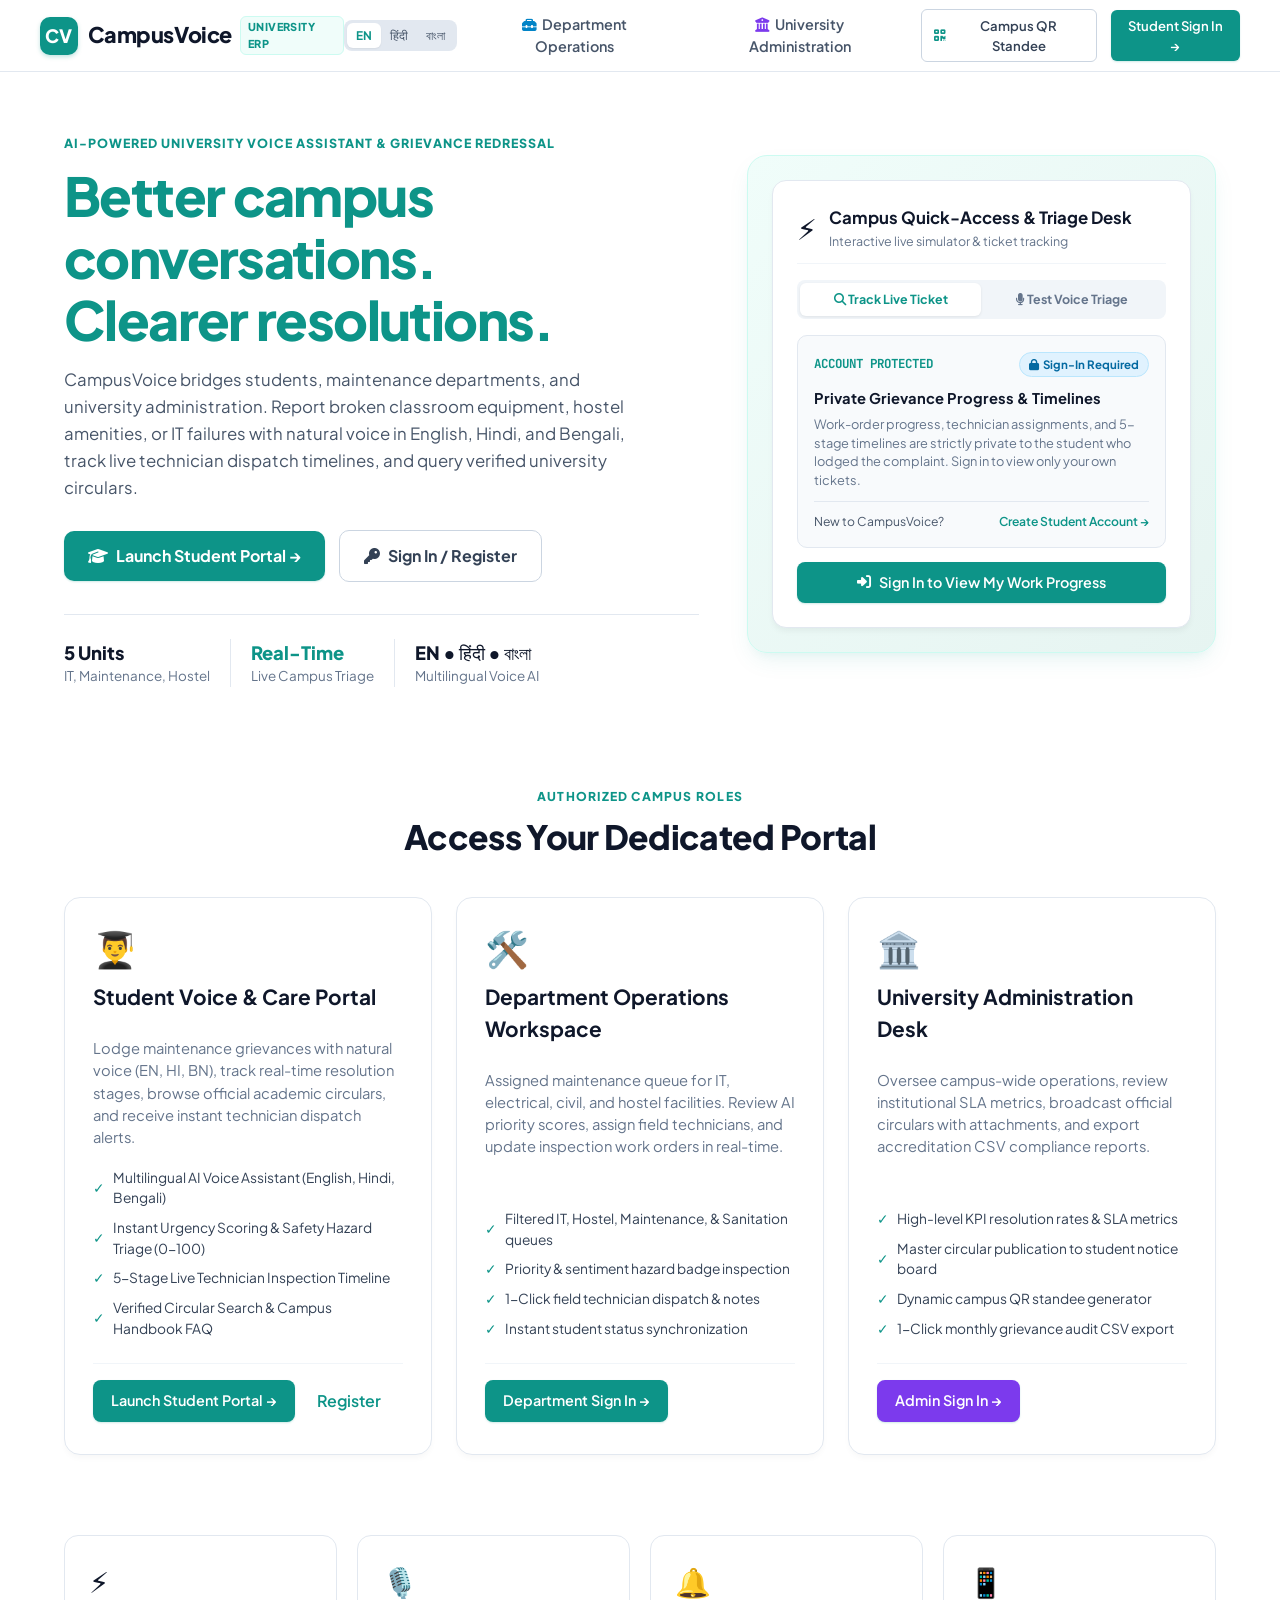
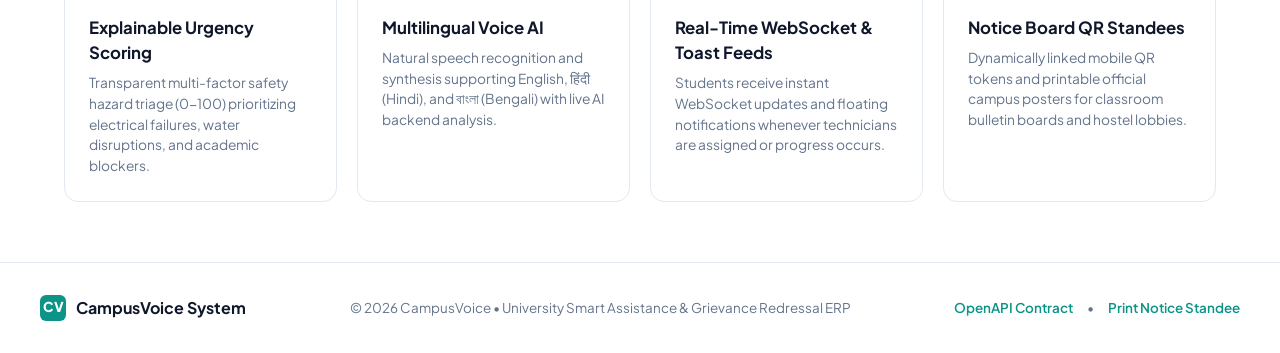
==== commit b02b09ff: "Implement real-time WebSocket CampusVoice ERP, RBAC, multilingual i18n, LAN QR & full README" ====
--- a/Minor_Project/frontend/index.html
+++ b/Minor_Project/frontend/index.html
@@ -1,5 +1,6 @@
 <!DOCTYPE html>
 <html lang="en">
+
 <head>
   <meta charset="UTF-8">
   <meta name="viewport" content="width=device-width, initial-scale=1.0">
@@ -8,6 +9,7 @@
   <link rel="stylesheet" href="https://cdnjs.cloudflare.com/ajax/libs/font-awesome/6.5.1/css/all.min.css">
   <link rel="stylesheet" href="style.css">
 </head>
+
 <body class="landing-page-shell">
 
   <!-- Top Header Navigation (MedBrief Style) -->
@@ -17,22 +19,33 @@
       <div>
         <div style="display: flex; align-items: center; gap: 8px;">
           <span class="brand-title">CampusVoice</span>
-          <span style="font-size: 0.68rem; font-weight: 800; background: #f0fdfa; color: #0d9488; border: 1px solid #ccfbf1; padding: 2px 7px; border-radius: 6px; letter-spacing: 0.04em;">UNIVERSITY ERP</span>
+          <span
+            style="font-size: 0.68rem; font-weight: 800; background: #f0fdfa; color: #0d9488; border: 1px solid #ccfbf1; padding: 2px 7px; border-radius: 6px; letter-spacing: 0.04em;">UNIVERSITY
+            ERP</span>
         </div>
       </div>
     </div>
 
     <div class="landing-nav-actions">
+      <!-- Language Selector Pills -->
+      <div style="display: flex; background: #e2e8f0; border-radius: 8px; padding: 3px; flex-shrink: 0;">
+        <button type="button" onclick="setGatewayLanguage('en')" class="lang-btn" id="gw-lang-en" style="border: none; background: #ffffff; color: #0d9488; font-weight: 700; font-size: 0.74rem; padding: 4px 9px; border-radius: 6px; box-shadow: 0 1px 2px rgba(0,0,0,0.06);">EN</button>
+        <button type="button" onclick="setGatewayLanguage('hi')" class="lang-btn" id="gw-lang-hi" style="border: none; background: transparent; color: #475569; font-weight: 600; font-size: 0.74rem; padding: 4px 9px; border-radius: 6px;">हिंदी</button>
+        <button type="button" onclick="setGatewayLanguage('bn')" class="lang-btn" id="gw-lang-bn" style="border: none; background: transparent; color: #475569; font-weight: 600; font-size: 0.74rem; padding: 4px 9px; border-radius: 6px;">বাংলা</button>
+      </div>
       <button type="button" class="nav-link-btn" onclick="openAuthModal('department')">
-        <i class="fa-solid fa-toolbox" style="margin-right: 6px; color: #0284c7;"></i>Department Operations
+        <i class="fa-solid fa-toolbox" style="margin-right: 6px; color: #0284c7;"></i><span
+          data-i18n="gw_dept_ops">Department Operations</span>
       </button>
       <button type="button" class="nav-link-btn" onclick="openAuthModal('admin')">
-        <i class="fa-solid fa-building-columns" style="margin-right: 6px; color: #7c3aed;"></i>University Administration
+        <i class="fa-solid fa-building-columns" style="margin-right: 6px; color: #7c3aed;"></i><span
+          data-i18n="gw_univ_admin">University Administration</span>
       </button>
       <button type="button" class="btn-secondary btn-small" onclick="openQrModal()">
-        <i class="fa-solid fa-qrcode" style="color: #0d9488;"></i>Campus QR Standee
+        <i class="fa-solid fa-qrcode" style="color: #0d9488;"></i><span data-i18n="gw_qr_standee">Campus QR Standee</span>
       </button>
-      <button type="button" class="btn-primary btn-small" onclick="openAuthModal('student')">
+      <button type="button" class="btn-primary btn-small" onclick="openAuthModal('student')"
+        data-i18n="gw_student_signin">
         Student Sign In →
       </button>
     </div>
@@ -41,39 +54,42 @@
   <!-- Hero Section (MedBrief Grid: 1.2fr : 0.8fr) -->
   <section class="landing-hero-section">
     <div class="hero-text-content">
-      <p class="hero-eyebrow">AI-POWERED UNIVERSITY VOICE ASSISTANT & GRIEVANCE REDRESSAL</p>
+      <p class="hero-eyebrow" data-i18n="gw_eyebrow">AI-POWERED UNIVERSITY VOICE ASSISTANT & GRIEVANCE REDRESSAL</p>
       <h1>
-        Better campus conversations.<br />
-        <span>Clearer resolutions.</span>
+        <span data-i18n="gw_hero_h1_1">Better campus conversations.</span><br />
+        <span data-i18n="gw_hero_h1_2">Clearer resolutions.</span>
       </h1>
-      <p class="hero-description">
-        CampusVoice bridges students, maintenance departments, and university administration. Report broken classroom equipment, hostel amenities, or IT failures with natural voice in English, Hindi, and Bengali, track live technician dispatch timelines, and query verified university circulars.
+      <p class="hero-description" data-i18n="gw_hero_desc_full">
+        CampusVoice bridges students, maintenance departments, and university administration. Report broken classroom
+        equipment, hostel amenities, or IT failures with natural voice in English, Hindi, and Bengali, track live
+        technician dispatch timelines, and query verified university circulars.
       </p>
 
       <div class="hero-cta-group">
         <button type="button" class="btn-primary btn-large" onclick="launchDemoStudent()">
-          <i class="fa-solid fa-graduation-cap"></i> Launch Student Portal →
+          <i class="fa-solid fa-graduation-cap"></i> <span data-i18n="gw_launch_student">Launch Student Portal →</span>
         </button>
         <button type="button" class="btn-secondary btn-large" onclick="openAuthModal('student')">
-          <i class="fa-solid fa-key"></i> Sign In / Register
+          <i class="fa-solid fa-key"></i> <span data-i18n="gw_signin_reg">Sign In / Register</span>
         </button>
       </div>
 
       <!-- Quick Platform Stats Strip -->
-      <div style="display: flex; gap: 20px; margin-top: 32px; padding-top: 24px; border-top: 1px solid #e2e8f0; font-size: 0.84rem; color: #64748b; flex-wrap: wrap;">
+      <div
+        style="display: flex; gap: 20px; margin-top: 32px; padding-top: 24px; border-top: 1px solid #e2e8f0; font-size: 0.84rem; color: #64748b; flex-wrap: wrap;">
         <div>
-          <strong style="color: #0f172a; display: block; font-size: 1.15rem; font-weight: 800;">3 Units</strong>
-          <span>IT, Maintenance, Hostel</span>
+          <strong id="pubUnitsVal" style="color: #0f172a; display: block; font-size: 1.15rem; font-weight: 800;">5 Units</strong>
+          <span data-i18n="gw_stat1_lbl">IT, Maintenance, Hostel</span>
         </div>
         <div style="width: 1px; background: #e2e8f0;"></div>
         <div>
-          <strong style="color: #0d9488; display: block; font-size: 1.15rem; font-weight: 800;">98.4% SLA</strong>
-          <span>24-Hour Triage Response</span>
+          <strong id="pubSlaVal" style="color: #0d9488; display: block; font-size: 1.15rem; font-weight: 800;">Real-Time</strong>
+          <span id="pubSlaSub">Live Campus Triage</span>
         </div>
         <div style="width: 1px; background: #e2e8f0;"></div>
         <div>
           <strong style="color: #0f172a; display: block; font-size: 1.15rem; font-weight: 800;">EN &bull; हिंदी &bull; বাংলা</strong>
-          <span>Multilingual Voice AI</span>
+          <span data-i18n="gw_stat3_lbl">Multilingual Voice AI</span>
         </div>
       </div>
     </div>
@@ -84,71 +100,76 @@
         <div class="widget-header">
           <span class="widget-icon">⚡</span>
           <div>
-            <h3>Campus Quick-Access & Triage Desk</h3>
-            <small>Interactive live simulator & ticket tracking</small>
+            <h3 data-i18n="gw_widget_title">Campus Quick-Access & Triage Desk</h3>
+            <small data-i18n="gw_widget_sub">Interactive live simulator & ticket tracking</small>
           </div>
         </div>
 
         <div class="widget-tabs">
           <button type="button" class="widget-tab-btn active" id="widgetTabTrack" onclick="switchWidgetTab('track')">
-            <i class="fa-solid fa-magnifying-glass"></i> Track Live Ticket
+            <i class="fa-solid fa-magnifying-glass"></i> <span data-i18n="gw_tab_track">Track Live Ticket</span>
           </button>
           <button type="button" class="widget-tab-btn" id="widgetTabVoice" onclick="switchWidgetTab('voice')">
-            <i class="fa-solid fa-microphone"></i> Test Voice Triage
-          </button>
-        </div>
-
-        <!-- Tab 1: Live Ticket Tracker -->
+            <i class="fa-solid fa-microphone"></i> <span data-i18n="gw_tab_voice">Test Voice Triage</span>
+          </button>
+        </div>
+
+        <!-- Tab 1: Protected Live Ticket Tracker -->
         <div id="widgetPanelTrack" class="modal-form">
-          <div>
-            <label>Select or Enter Grievance Ticket ID</label>
-            <select id="quickTicketSelect" onchange="inspectQuickTicket(this.value)">
-              <option value="CV1020">CV1020 — Library Wi-Fi Disconnections (IT/Network)</option>
-              <option value="CV1021">CV1021 — Water Cooler Breakdown & Leak (Hostel Block B)</option>
-              <option value="CV1022">CV1022 — Seminar Hall Projector Burnout (Maintenance)</option>
-            </select>
+          <div
+            style="background: #f8fafc; border: 1px solid #e2e8f0; border-radius: 10px; padding: 16px; font-size: 0.84rem;">
+            <div style="display: flex; justify-content: space-between; align-items: center; margin-bottom: 10px;">
+              <span style="font-family: var(--font-mono); font-weight: 700; color: #0d9488; font-size: 0.78rem;" data-i18n="gw_prot_badge">ACCOUNT PROTECTED</span>
+              <span class="badge-progress"
+                style="padding: 3px 9px; border-radius: 9999px; font-size: 0.72rem; font-weight: 700;">
+                <i class="fa-solid fa-lock" style="margin-right: 4px;"></i><span data-i18n="gw_prot_req">Sign-In Required</span>
+              </span>
+            </div>
+            <h4 style="margin: 0 0 6px 0; font-size: 0.92rem; font-weight: 700; color: #0f172a;" data-i18n="gw_prot_title">Private Grievance Progress &amp; Timelines</h4>
+            <p style="margin: 0 0 12px 0; color: #64748b; font-size: 0.8rem; line-height: 1.45;" data-i18n="gw_prot_desc">
+              Work-order progress, technician assignments, and 5-stage timelines are strictly private to the student who
+              lodged the complaint. Sign in to view only your own tickets.
+            </p>
+            <div
+              style="display: flex; justify-content: space-between; align-items: center; padding-top: 10px; border-top: 1px solid #e2e8f0; font-size: 0.76rem; color: #475569;">
+              <span data-i18n="gw_prot_new">New to CampusVoice?</span>
+              <button type="button" class="btn-text" style="padding: 0; font-size: 0.76rem;"
+                onclick="openAuthModal('student', 'signup')" data-i18n="gw_prot_create">Create Student Account →</button>
+            </div>
           </div>
 
-          <div id="quickTicketPreview" style="background: #f8fafc; border: 1px solid #e2e8f0; border-radius: 10px; padding: 14px; font-size: 0.84rem;">
-            <div style="display: flex; justify-content: space-between; align-items: center; margin-bottom: 8px;">
-              <span id="quickTicketIdBadge" style="font-family: var(--font-mono); font-weight: 700; color: #0d9488;">CV1020</span>
-              <span id="quickTicketStatusBadge" class="badge-progress" style="padding: 3px 8px; border-radius: 9999px; font-size: 0.72rem; font-weight: 700;">In Progress</span>
-            </div>
-            <h4 id="quickTicketTitle" style="margin: 0 0 4px 0; font-size: 0.88rem; font-weight: 700; color: #0f172a;">Library Wi-Fi Constant Disconnections</h4>
-            <p id="quickTicketLoc" style="margin: 0 0 10px 0; color: #64748b; font-size: 0.78rem;"><i class="fa-solid fa-location-dot" style="margin-right: 4px;"></i>Central Library - 2nd Floor</p>
-            <div style="display: flex; justify-content: space-between; align-items: center; padding-top: 8px; border-top: 1px solid #e2e8f0; font-size: 0.76rem; color: #475569;">
-              <span>Technician: <strong id="quickTicketTech">Vikram Singh</strong></span>
-              <button type="button" class="btn-text" style="padding: 0; font-size: 0.76rem;" onclick="openAuditModalForQuickTicket()">Full Timeline &rarr;</button>
-            </div>
-          </div>
-
-          <button type="button" class="btn-primary" style="width: 100%;" onclick="openAuditModalForQuickTicket()">
-            <i class="fa-solid fa-timeline"></i> View Full 5-Stage Timeline
+          <button type="button" class="btn-primary" style="width: 100%;" onclick="launchDemoStudent('complaints')">
+            <i class="fa-solid fa-right-to-bracket"></i> <span data-i18n="gw_signin_to_track">Sign In to View My Work Progress</span>
           </button>
         </div>
 
         <!-- Tab 2: Test Voice Triage Simulation -->
         <div id="widgetPanelVoice" class="modal-form hidden">
-          <label>Click an issue prompt to test AI Triage:</label>
+          <label data-i18n="gw_widget_prompt_lbl">Click an issue prompt to test AI Triage:</label>
           <div style="display: flex; flex-direction: column; gap: 8px;">
-            <button type="button" class="suggestion-chip" style="text-align: left; justify-content: flex-start;" onclick="simulateVoiceQuery('The AC in classroom 204 is not working and it is very hot.')">
-              <i class="fa-solid fa-bolt" style="color: #0d9488; margin-right: 8px;"></i> "The AC in classroom 204 is not working"
+            <button type="button" class="suggestion-chip" style="text-align: left; justify-content: flex-start;"
+              onclick="simulateVoiceQuery('The AC in classroom 204 is not working and it is very hot.')">
+              <i class="fa-solid fa-bolt" style="color: #0d9488; margin-right: 8px;"></i> <span data-i18n="gw_sim_q1">"The AC in classroom 204 is not working"</span>
             </button>
-            <button type="button" class="suggestion-chip" style="text-align: left; justify-content: flex-start;" onclick="simulateVoiceQuery('Water cooler in hostel block B is leaking water.')">
-              <i class="fa-solid fa-droplet" style="color: #0284c7; margin-right: 8px;"></i> "Water cooler in hostel block B is leaking"
+            <button type="button" class="suggestion-chip" style="text-align: left; justify-content: flex-start;"
+              onclick="simulateVoiceQuery('Water cooler in hostel block B is leaking water.')">
+              <i class="fa-solid fa-droplet" style="color: #0284c7; margin-right: 8px;"></i> <span data-i18n="gw_sim_q2">"Water cooler in hostel block B is leaking"</span>
             </button>
-            <button type="button" class="suggestion-chip" style="text-align: left; justify-content: flex-start;" onclick="simulateVoiceQuery('Are there any new examination circulars?')">
-              <i class="fa-solid fa-bullhorn" style="color: #d97706; margin-right: 8px;"></i> "Are there new examination circulars?"
+            <button type="button" class="suggestion-chip" style="text-align: left; justify-content: flex-start;"
+              onclick="simulateVoiceQuery('Are there any new examination circulars?')">
+              <i class="fa-solid fa-bullhorn" style="color: #d97706; margin-right: 8px;"></i> <span data-i18n="gw_sim_q3">"Are there new examination circulars?"</span>
             </button>
           </div>
 
-          <div id="voiceSimResult" style="background: #f0fdfa; border: 1px solid #ccfbf1; border-radius: 10px; padding: 12px; font-size: 0.82rem; color: #134e4a;" class="hidden">
+          <div id="voiceSimResult"
+            style="background: #f0fdfa; border: 1px solid #ccfbf1; border-radius: 10px; padding: 12px; font-size: 0.82rem; color: #134e4a;"
+            class="hidden">
             <strong id="voiceSimTitle" style="display: block; margin-bottom: 4px;">⚡ AI Urgency Meter:</strong>
             <p id="voiceSimBody" style="margin: 0; line-height: 1.4;"></p>
           </div>
 
           <button type="button" class="btn-primary" style="width: 100%;" onclick="launchDemoStudent('voice')">
-            <i class="fa-solid fa-microphone-lines"></i> Open Live Multilingual Assistant
+            <i class="fa-solid fa-microphone-lines"></i> <span data-i18n="gw_open_live_assistant">Open Live Multilingual Assistant</span>
           </button>
         </div>
 
@@ -159,30 +180,31 @@
   <!-- Role Portals Section (MedBrief 3-Card Grid) -->
   <section class="landing-portals-section">
     <div class="section-title-wrap">
-      <p class="eyebrow">AUTHORIZED CAMPUS ROLES</p>
-      <h2>Access Your Dedicated Portal</h2>
+      <p class="eyebrow" data-i18n="gw_portals_eyebrow">AUTHORIZED CAMPUS ROLES</p>
+      <h2 data-i18n="gw_portals_heading">Access Your Dedicated Portal</h2>
     </div>
 
     <div class="portals-grid">
-      
+
       <!-- Card 1: Student Care & Voice Portal -->
       <article class="portal-card student-theme">
         <div class="portal-card-icon">👨‍🎓</div>
-        <h3>Student Voice & Care Portal</h3>
-        <p>
-          Lodge maintenance grievances with natural voice (EN, HI, BN), track real-time resolution stages, browse official academic circulars, and receive instant technician dispatch alerts.
+        <h3 data-i18n="gw_p1_title">Student Voice & Care Portal</h3>
+        <p data-i18n="gw_p1_desc">
+          Lodge maintenance grievances with natural voice (EN, HI, BN), track real-time resolution stages, browse
+          official academic circulars, and receive instant technician dispatch alerts.
         </p>
         <ul class="portal-features-list">
-          <li><span class="check">✓</span> Multilingual AI Voice Assistant (English, Hindi, Bengali)</li>
-          <li><span class="check">✓</span> Instant Urgency Scoring & Safety Hazard Triage (0-100)</li>
-          <li><span class="check">✓</span> 5-Stage Live Technician Inspection Timeline</li>
-          <li><span class="check">✓</span> Verified Circular Search & Campus Handbook FAQ</li>
+          <li><span class="check">✓</span> <span data-i18n="gw_p1_f1">Multilingual AI Voice Assistant (English, Hindi, Bengali)</span></li>
+          <li><span class="check">✓</span> <span data-i18n="gw_p1_f2">Instant Urgency Scoring & Safety Hazard Triage (0-100)</span></li>
+          <li><span class="check">✓</span> <span data-i18n="gw_p1_f3">5-Stage Live Technician Inspection Timeline</span></li>
+          <li><span class="check">✓</span> <span data-i18n="gw_p1_f4">Verified Circular Search & Campus Handbook FAQ</span></li>
         </ul>
         <div class="portal-card-footer">
-          <button type="button" class="btn-primary" onclick="launchDemoStudent()">
+          <button type="button" class="btn-primary" onclick="launchDemoStudent()" data-i18n="gw_launch_student">
             Launch Student Portal →
           </button>
-          <button type="button" class="btn-text" onclick="openAuthModal('student', 'signup')">
+          <button type="button" class="btn-text" onclick="openAuthModal('student', 'signup')" data-i18n="gw_p1_reg">
             Register
           </button>
         </div>
@@ -191,22 +213,20 @@
       <!-- Card 2: Department Operations Workspace -->
       <article class="portal-card dept-theme">
         <div class="portal-card-icon">🛠️</div>
-        <h3>Department Operations Workspace</h3>
-        <p>
-          Assigned maintenance queue for IT, electrical, civil, and hostel facilities. Review AI priority scores, assign field technicians, and update inspection work orders in real-time.
+        <h3 data-i18n="gw_p2_title">Department Operations Workspace</h3>
+        <p data-i18n="gw_p2_desc">
+          Assigned maintenance queue for IT, electrical, civil, and hostel facilities. Review AI priority scores, assign
+          field technicians, and update inspection work orders in real-time.
         </p>
         <ul class="portal-features-list">
-          <li><span class="check">✓</span> Filtered IT, Hostel, Maintenance, & Sanitation queues</li>
-          <li><span class="check">✓</span> Priority & sentiment hazard badge inspection</li>
-          <li><span class="check">✓</span> 1-Click field technician dispatch & notes</li>
-          <li><span class="check">✓</span> Instant student status synchronization</li>
+          <li><span class="check">✓</span> <span data-i18n="gw_p2_f1">Filtered IT, Hostel, Maintenance, & Sanitation queues</span></li>
+          <li><span class="check">✓</span> <span data-i18n="gw_p2_f2">Priority & sentiment hazard badge inspection</span></li>
+          <li><span class="check">✓</span> <span data-i18n="gw_p2_f3">1-Click field technician dispatch & notes</span></li>
+          <li><span class="check">✓</span> <span data-i18n="gw_p2_f4">Instant student status synchronization</span></li>
         </ul>
         <div class="portal-card-footer">
-          <button type="button" class="btn-primary btn-teal" onclick="openAuthModal('department')">
+          <button type="button" class="btn-primary btn-teal" onclick="openAuthModal('department')" data-i18n="gw_p2_btn">
             Department Sign In →
-          </button>
-          <button type="button" class="btn-text" onclick="launchDemoDept('dept_it')">
-            Demo IT Staff
           </button>
         </div>
       </article>
@@ -214,22 +234,20 @@
       <!-- Card 3: University Administration & Dean Desk -->
       <article class="portal-card admin-theme">
         <div class="portal-card-icon">🏛️</div>
-        <h3>University Administration Desk</h3>
-        <p>
-          Oversee campus-wide operations, review institutional SLA metrics, broadcast official circulars with attachments, and export accreditation CSV compliance reports.
+        <h3 data-i18n="gw_p3_title">University Administration Desk</h3>
+        <p data-i18n="gw_p3_desc">
+          Oversee campus-wide operations, review institutional SLA metrics, broadcast official circulars with
+          attachments, and export accreditation CSV compliance reports.
         </p>
         <ul class="portal-features-list">
-          <li><span class="check">✓</span> High-level KPI resolution rates & SLA metrics</li>
-          <li><span class="check">✓</span> Master circular publication to student notice board</li>
-          <li><span class="check">✓</span> Dynamic campus QR standee generator</li>
-          <li><span class="check">✓</span> 1-Click monthly grievance audit CSV export</li>
+          <li><span class="check">✓</span> <span data-i18n="gw_p3_f1">High-level KPI resolution rates & SLA metrics</span></li>
+          <li><span class="check">✓</span> <span data-i18n="gw_p3_f2">Master circular publication to student notice board</span></li>
+          <li><span class="check">✓</span> <span data-i18n="gw_p3_f3">Dynamic campus QR standee generator</span></li>
+          <li><span class="check">✓</span> <span data-i18n="gw_p3_f4">1-Click monthly grievance audit CSV export</span></li>
         </ul>
         <div class="portal-card-footer">
-          <button type="button" class="btn-primary btn-violet" onclick="openAuthModal('admin')">
+          <button type="button" class="btn-primary btn-violet" onclick="openAuthModal('admin')" data-i18n="gw_p3_btn">
             Admin Sign In →
-          </button>
-          <button type="button" class="btn-text" onclick="launchDemoAdmin()">
-            Demo Admin Dean
           </button>
         </div>
       </article>
@@ -241,23 +259,26 @@
   <section class="landing-features-section">
     <div class="feature-item">
       <span class="feat-icon">⚡</span>
-      <h4>Explainable Urgency Scoring</h4>
-      <p>Transparent multi-factor safety hazard triage (0-100) prioritizing electrical failures, water disruptions, and academic blockers.</p>
+      <h4 data-i18n="gw_feat1_title">Explainable Urgency Scoring</h4>
+      <p data-i18n="gw_feat1_desc">Transparent multi-factor safety hazard triage (0-100) prioritizing electrical failures, water disruptions, and
+        academic blockers.</p>
     </div>
     <div class="feature-item">
       <span class="feat-icon">🎙️</span>
-      <h4>Multilingual Voice AI</h4>
-      <p>Natural speech recognition and synthesis supporting English, हिंदी (Hindi), and বাংলা (Bengali) with instant local rule fallbacks.</p>
+      <h4 data-i18n="gw_feat2_title">Multilingual Voice AI</h4>
+      <p data-i18n="gw_feat2_desc">Natural speech recognition and synthesis supporting English, हिंदी (Hindi), and বাংলা (Bengali) with live AI backend analysis.</p>
     </div>
     <div class="feature-item">
       <span class="feat-icon">🔔</span>
-      <h4>Real-Time Polling & Toast Feeds</h4>
-      <p>Students receive live slide-over drawer updates and floating notifications whenever technicians are assigned or progress occurs.</p>
+      <h4 data-i18n="gw_feat3_title">Real-Time WebSocket & Toast Feeds</h4>
+      <p data-i18n="gw_feat3_desc">Students receive instant WebSocket updates and floating notifications whenever technicians are assigned or
+        progress occurs.</p>
     </div>
     <div class="feature-item">
       <span class="feat-icon">📱</span>
-      <h4>Notice Board QR Standees</h4>
-      <p>Cryptographically linked mobile QR tokens and printable official campus posters for classroom bulletin boards and hostel lobbies.</p>
+      <h4 data-i18n="gw_feat4_title">Notice Board QR Standees</h4>
+      <p data-i18n="gw_feat4_desc">Dynamically linked mobile QR tokens and printable official campus posters for classroom bulletin boards
+        and hostel lobbies.</p>
     </div>
   </section>
 
@@ -267,11 +288,11 @@
       <span class="portal-mark-sm">CV</span>
       <span style="font-weight: 700; color: #0f172a;">CampusVoice System</span>
     </div>
-    <p>&copy; 2026 CampusVoice &bull; University Smart Assistance & Grievance Redressal ERP</p>
+    <p data-i18n="gw_footer_copy">&copy; 2026 CampusVoice &bull; University Smart Assistance & Grievance Redressal ERP</p>
     <div style="display: flex; gap: 14px; font-size: 0.84rem; color: #64748b;">
-      <a href="/docs" target="_blank" class="btn-text" style="padding: 0;">OpenAPI Contract</a>
+      <a href="/docs" target="_blank" class="btn-text" style="padding: 0;" data-i18n="gw_footer_openapi">OpenAPI Contract</a>
       <span>&bull;</span>
-      <button type="button" class="btn-text" style="padding: 0;" onclick="openQrModal()">Print Notice Standee</button>
+      <button type="button" class="btn-text" style="padding: 0;" onclick="openQrModal()" data-i18n="gw_footer_standee">Print Notice Standee</button>
     </div>
   </footer>
 
@@ -281,18 +302,18 @@
   <div id="authModal" class="medbrief-modal-overlay hidden" onclick="handleAuthModalBackdrop(event)">
     <div class="medbrief-modal-card">
       <div class="medbrief-modal-header">
-        <h3 id="authModalTitle"><i class="fa-solid fa-graduation-cap" style="color: #0d9488;"></i> Access Campus Portal</h3>
+        <h3 id="authModalTitle"><i class="fa-solid fa-graduation-cap" style="color: #0d9488;"></i> <span data-i18n="auth_modal_access">Access Campus Portal</span></h3>
         <button type="button" class="medbrief-modal-close" onclick="closeAuthModal()">&times;</button>
       </div>
 
       <div class="medbrief-modal-body">
-        
+
         <!-- Auth Tabs: Sign In vs Sign Up -->
         <div class="widget-tabs" style="margin-bottom: 20px;">
-          <button type="button" class="widget-tab-btn active" id="tabSignIn" onclick="setAuthMode('signin')">
+          <button type="button" class="widget-tab-btn active" id="tabSignIn" onclick="setAuthMode('signin')" data-i18n="auth_tab_signin">
             Sign In to Account
           </button>
-          <button type="button" class="widget-tab-btn" id="tabSignUp" onclick="setAuthMode('signup')">
+          <button type="button" class="widget-tab-btn" id="tabSignUp" onclick="setAuthMode('signup')" data-i18n="auth_tab_signup">
             New Student Registration
           </button>
         </div>
@@ -300,75 +321,67 @@
         <!-- Form 1: Sign In -->
         <div id="panelSignIn" class="modal-form">
           <div>
-            <label>Select Target Portal Role</label>
+            <label data-i18n="auth_role_label">Select Target Portal Role</label>
             <div style="display: grid; grid-template-columns: 1fr 1fr 1fr; gap: 8px; margin-top: 4px;">
-              <button type="button" class="btn-secondary btn-small" id="roleBtnStudent" onclick="selectRole('student')" style="background-color: #f0fdfa; border-color: #0d9488; color: #0d9488; font-weight: 700;">
+              <button type="button" class="btn-secondary btn-small" id="roleBtnStudent" onclick="selectRole('student')"
+                style="background-color: #f0fdfa; border-color: #0d9488; color: #0d9488; font-weight: 700;" data-i18n="auth_role_student">
                 👨‍🎓 Student
               </button>
-              <button type="button" class="btn-secondary btn-small" id="roleBtnDept" onclick="selectRole('department')">
+              <button type="button" class="btn-secondary btn-small" id="roleBtnDept" onclick="selectRole('department')" data-i18n="auth_role_dept">
                 🛠️ Staff / Dept
               </button>
-              <button type="button" class="btn-secondary btn-small" id="roleBtnAdmin" onclick="selectRole('admin')">
+              <button type="button" class="btn-secondary btn-small" id="roleBtnAdmin" onclick="selectRole('admin')" data-i18n="auth_role_admin">
                 🏛️ Administration
               </button>
             </div>
           </div>
 
-          <form onsubmit="onSignInSubmit(event)" style="display: flex; flex-direction: column; gap: 12px; margin-top: 6px;">
+          <form onsubmit="onSignInSubmit(event)"
+            style="display: flex; flex-direction: column; gap: 12px; margin-top: 6px;">
+            <div id="authErrorBanner" class="hidden"
+              style="padding: 10px 12px; background: #fef2f2; border: 1px solid #fecaca; border-radius: 8px; color: #991b1b; font-size: 0.82rem; font-weight: 600;">
+            </div>
+
             <div>
-              <label id="inputUsernameLabel">Roll Number or Username</label>
-              <input type="text" id="signInUsername" required value="student" placeholder="e.g. STU-2023-01 or student">
+              <label id="inputUsernameLabel" data-i18n="auth_lbl_stu">Student ID, Username, or Email</label>
+              <input type="text" id="signInUsername" required value=""
+                placeholder="e.g. STU-2024-88, username, or email" data-i18n-placeholder="auth_ph_stu">
             </div>
 
             <div>
-              <label>Password</label>
-              <input type="password" id="signInPassword" required value="student123" placeholder="Enter password">
-            </div>
-
-            <button type="submit" class="btn-primary" style="margin-top: 6px;">
-              Sign In to Portal &rarr;
+              <label data-i18n="auth_lbl_pwd">Password</label>
+              <input type="password" id="signInPassword" required value="" placeholder="Enter your password" data-i18n-placeholder="auth_ph_pwd">
+            </div>
+
+            <button type="submit" class="btn-primary" style="margin-top: 6px;" data-i18n="auth_btn_signin">
+              Sign In to Portal →
             </button>
           </form>
-
-          <!-- 1-Click Evaluator Demo Shortcuts -->
-          <div style="margin-top: 14px; padding-top: 14px; border-top: 1px solid #e2e8f0;">
-            <p style="font-size: 0.74rem; font-weight: 800; color: #64748b; text-transform: uppercase; margin: 0 0 8px 0; letter-spacing: 0.05em;">
-              ⚡ Evaluator 1-Click Instant Sign-In:
-            </p>
-            <div style="display: grid; grid-template-columns: 1fr 1fr; gap: 8px;">
-              <button type="button" class="btn-secondary btn-small" style="font-size: 0.78rem; text-align: left; justify-content: flex-start;" onclick="quickLogin('student', 'student123')">
-                <span style="color: #0d9488; font-weight: 700;">👨‍🎓 Rahul Sharma (Student)</span>
-              </button>
-              <button type="button" class="btn-secondary btn-small" style="font-size: 0.78rem; text-align: left; justify-content: flex-start;" onclick="quickLogin('dept_it', 'it123')">
-                <span style="color: #0284c7; font-weight: 700;">🛠️ Amit Sen (IT Dept)</span>
-              </button>
-              <button type="button" class="btn-secondary btn-small" style="font-size: 0.78rem; text-align: left; justify-content: flex-start;" onclick="quickLogin('dept_maintenance', 'maint123')">
-                <span style="color: #d97706; font-weight: 700;">🛠️ Maintenance Officer</span>
-              </button>
-              <button type="button" class="btn-secondary btn-small" style="font-size: 0.78rem; text-align: left; justify-content: flex-start;" onclick="quickLogin('admin', 'admin123')">
-                <span style="color: #7c3aed; font-weight: 700;">🏛️ Dr. S. K. Verma (Dean)</span>
-              </button>
-            </div>
-          </div>
         </div>
 
         <!-- Form 2: New Student Registration -->
         <div id="panelSignUp" class="modal-form hidden">
-          <p class="modal-subtitle">Register your university student account to submit grievances and track real-time resolution stages.</p>
+          <p class="modal-subtitle" data-i18n="auth_signup_sub">Register your university student account to submit grievances and track real-time
+            resolution stages.</p>
+
+          <div id="signupErrorBanner" class="hidden"
+            style="padding: 10px 12px; background: #fef2f2; border: 1px solid #fecaca; border-radius: 8px; color: #991b1b; font-size: 0.82rem; font-weight: 600;">
+          </div>
 
           <form onsubmit="onSignUpSubmit(event)" style="display: flex; flex-direction: column; gap: 12px;">
             <div>
-              <label>Full Legal Name *</label>
-              <input type="text" id="signupFullName" required placeholder="e.g. Priya Mukherjee">
+              <label data-i18n="auth_su_name">Full Legal Name *</label>
+              <input type="text" id="signupFullName" required placeholder="e.g. Priya Mukherjee" data-i18n-placeholder="auth_ph_su_name">
             </div>
 
             <div style="display: grid; grid-template-columns: 1fr 1fr; gap: 10px;">
               <div>
-                <label>Roll Number / ID *</label>
-                <input type="text" id="signupStudentId" required placeholder="e.g. STU-2024-88" style="text-transform: uppercase; font-family: var(--font-mono);">
+                <label data-i18n="auth_su_id">Roll Number / ID *</label>
+                <input type="text" id="signupStudentId" required placeholder="e.g. STU-2024-88" data-i18n-placeholder="auth_ph_su_id"
+                  style="text-transform: uppercase; font-family: var(--font-mono);">
               </div>
               <div>
-                <label>Academic Semester</label>
+                <label data-i18n="auth_su_sem">Academic Semester</label>
                 <select id="signupSemester">
                   <option value="1st Semester">1st Semester</option>
                   <option value="2nd Semester">2nd Semester</option>
@@ -383,7 +396,7 @@
             </div>
 
             <div>
-              <label>Department / Branch *</label>
+              <label data-i18n="auth_su_dept">Department / Branch *</label>
               <select id="signupDepartment" required>
                 <option value="Computer Science & Engineering">Computer Science & Engineering</option>
                 <option value="Information Technology">Information Technology</option>
@@ -397,22 +410,22 @@
 
             <div style="display: grid; grid-template-columns: 1fr 1fr; gap: 10px;">
               <div>
-                <label>Campus Email *</label>
+                <label data-i18n="auth_su_email">Campus Email *</label>
                 <input type="email" id="signupEmail" required placeholder="student@campus.edu.in">
               </div>
               <div>
-                <label>Mobile Number</label>
+                <label data-i18n="auth_su_contact">Mobile Number</label>
                 <input type="text" id="signupContact" placeholder="+91 98765 00000">
               </div>
             </div>
 
             <div>
-              <label>Choose Password *</label>
-              <input type="password" id="signupPassword" required minlength="4" placeholder="At least 4 characters">
-            </div>
-
-            <button type="submit" class="btn-primary" style="margin-top: 8px;">
-              Create Student Account & Enter Portal &rarr;
+              <label data-i18n="auth_su_pwd">Choose Password *</label>
+              <input type="password" id="signupPassword" required minlength="4" placeholder="At least 4 characters" data-i18n-placeholder="auth_ph_su_pwd">
+            </div>
+
+            <button type="submit" class="btn-primary" style="margin-top: 8px;" data-i18n="auth_btn_signup">
+              Create Student Account & Enter Portal →
             </button>
           </form>
         </div>
@@ -427,24 +440,42 @@
   <div id="qrModal" class="medbrief-modal-overlay hidden" onclick="handleQrModalBackdrop(event)">
     <div class="medbrief-modal-card" style="max-width: 460px; text-align: center;">
       <div class="medbrief-modal-header">
-        <h3><i class="fa-solid fa-qrcode" style="color: #0d9488;"></i> Official Campus Notice Standee</h3>
+        <h3><i class="fa-solid fa-qrcode" style="color: #0d9488;"></i> <span data-i18n="qr_modal_title">Official Campus Notice Standee</span></h3>
         <button type="button" class="medbrief-modal-close" onclick="closeQrModal()">&times;</button>
       </div>
 
       <div class="medbrief-modal-body" style="padding: 24px;">
         <div style="border: 2px dashed #cbd5e1; border-radius: 16px; padding: 24px; background: #fafbfc;">
           <div class="portal-mark" style="margin: 0 auto 12px auto;">CV</div>
-          <h3 style="font-size: 1.15rem; font-weight: 800; margin: 0 0 6px 0; color: #0f172a;">CAMPUSVOICE GRIEVANCE SYSTEM</h3>
-          <p style="font-size: 0.82rem; color: #64748b; margin: 0 0 16px 0;">Scan with any phone camera to report broken classroom equipment, hostel amenities, or ask campus FAQs.</p>
-          <img src="/api/qr/code" alt="Campus QR Code" style="width: 170px; height: 170px; margin: 0 auto; display: block; border-radius: 12px; border: 1px solid #e2e8f0; background: #ffffff; padding: 6px;">
-          <p style="font-family: var(--font-mono); font-size: 0.78rem; font-weight: 700; color: #0d9488; margin: 12px 0 0 0;">Official Student Portal Gateway</p>
-        </div>
-
-        <div style="display: flex; justify-content: center; gap: 12px; margin-top: 20px;">
+          <h3 style="font-size: 1.15rem; font-weight: 800; margin: 0 0 6px 0; color: #0f172a;" data-i18n="qr_standee_title">CAMPUSVOICE GRIEVANCE
+            SYSTEM</h3>
+          <p style="font-size: 0.82rem; color: #64748b; margin: 0 0 16px 0;" data-i18n="qr_standee_desc">Scan with any phone camera to report broken
+            classroom equipment, hostel amenities, or ask campus FAQs.</p>
+          <img id="qrCodeImg" src="/api/qr/code" alt="Campus QR Code"
+            style="width: 190px; height: 190px; margin: 0 auto; display: block; border-radius: 12px; border: 1px solid #e2e8f0; background: #ffffff; padding: 8px;">
+          <p
+            style="font-family: var(--font-mono); font-size: 0.78rem; font-weight: 700; color: #0d9488; margin: 12px 0 4px 0;" data-i18n="qr_standee_foot">
+            Official Student Portal Gateway</p>
+          <div style="display: inline-flex; align-items: center; gap: 6px; margin-top: 2px; background: #ffffff; border: 1px solid #e2e8f0; padding: 4px 10px; border-radius: 9999px; font-size: 0.74rem;">
+            <a id="qrResolvedUrl" href="#" target="_blank" style="font-family: var(--font-mono); color: #0f172a; font-weight: 600; text-decoration: none;">Loading link...</a>
+            <button type="button" id="qrCopyBtn" onclick="copyQrPortalUrl()" title="Copy URL" style="border: none; background: transparent; color: #0d9488; cursor: pointer; padding: 0 2px;">
+              <i class="fa-regular fa-copy"></i>
+            </button>
+          </div>
+        </div>
+
+        <div style="margin-top: 12px; display: flex; gap: 6px;">
+          <input type="url" id="qrCustomUrlInput" placeholder="Optional: custom https:// or LAN URL" style="flex: 1; font-size: 0.78rem; padding: 7px 10px; border: 1px solid #cbd5e1; border-radius: 8px;">
+          <button type="button" class="btn-secondary btn-small" onclick="refreshQrWithCustomUrl()" title="Update QR">
+            <i class="fa-solid fa-rotate"></i>
+          </button>
+        </div>
+
+        <div style="display: flex; justify-content: center; gap: 12px; margin-top: 16px;">
           <button type="button" class="btn-primary" onclick="window.print()">
-            <i class="fa-solid fa-print"></i> Print A4 Notice Standee
-          </button>
-          <button type="button" class="btn-secondary" onclick="closeQrModal()">
+            <i class="fa-solid fa-print"></i> <span data-i18n="qr_btn_print">Print A4 Notice Standee</span>
+          </button>
+          <button type="button" class="btn-secondary" onclick="closeQrModal()" data-i18n="btn_close">
             Close
           </button>
         </div>
@@ -452,86 +483,40 @@
     </div>
   </div>
 
-  <!-- =======================================================
-       QUICK TICKET AUDIT TIMELINE MODAL (For Landing Page)
-       ======================================================= -->
-  <div id="landingTicketModal" class="medbrief-modal-overlay hidden" onclick="handleLandingTicketBackdrop(event)">
-    <div class="medbrief-modal-card" style="max-width: 520px;">
-      <div class="medbrief-modal-header">
-        <h3><i class="fa-solid fa-timeline" style="color: #0d9488;"></i> Grievance Audit & Inspection Timeline</h3>
-        <button type="button" class="medbrief-modal-close" onclick="closeLandingTicketModal()">&times;</button>
-      </div>
-
-      <div class="medbrief-modal-body" style="padding: 20px 24px;">
-        <div style="background: #f0fdfa; border: 1px solid #ccfbf1; border-radius: 12px; padding: 14px; margin-bottom: 18px; display: flex; justify-content: space-between; align-items: center;">
-          <div>
-            <span id="modalTicketId" style="font-family: var(--font-mono); font-weight: 800; color: #0d9488; font-size: 1rem;">CV1020</span>
-            <h4 id="modalTicketTitle" style="margin: 4px 0 2px 0; font-size: 0.92rem; font-weight: 700; color: #0f172a;">Library Wi-Fi Constant Disconnections</h4>
-            <p id="modalTicketLoc" style="margin: 0; font-size: 0.78rem; color: #475569;">Central Library - 2nd Floor</p>
-          </div>
-          <span id="modalTicketStatusBadge" class="badge-progress" style="padding: 4px 10px; border-radius: 9999px; font-size: 0.76rem; font-weight: 700;">In Progress</span>
-        </div>
-
-        <div id="modalTimelineContainer" style="padding-left: 6px;"></div>
-
-        <div class="modal-actions" style="margin-top: 18px;">
-          <button type="button" class="btn-primary btn-small" onclick="launchDemoStudent('complaints')">
-            Open in Student Portal &rarr;
-          </button>
-          <button type="button" class="btn-secondary btn-small" onclick="closeLandingTicketModal()">
-            Close
-          </button>
-        </div>
-      </div>
-    </div>
-  </div>
-
+  <script src="i18n.js"></script>
   <script src="auth.js"></script>
   <script>
-    // Mock Grievance Data for Instant Offline/Online Demonstration
-    const LANDING_TICKETS = {
-      CV1020: {
-        id: "CV1020",
-        title: "Library Wi-Fi Constant Disconnections",
-        location: "Central Library - 2nd Floor",
-        status: "In Progress",
-        badgeClass: "badge-progress",
-        technician: "Vikram Singh (Network Admin)",
-        timeline: [
-          { title: "Complaint Registered", desc: "Reported via Student Multilingual Voice Assistant.", time: "Yesterday &bull; 10:30 AM" },
-          { title: "Auto-Routed to IT Cell", desc: "Safety & priority check passed. High priority network node.", time: "Yesterday &bull; 11:15 AM" },
-          { title: "Technician Dispatched", desc: "Technician Vikram Singh inspecting Cisco AP-04.", time: "Yesterday &bull; 12:00 PM" }
-        ]
-      },
-      CV1021: {
-        id: "CV1021",
-        title: "Water Cooler Breakdown & Leakage",
-        location: "Hostel Block B - Floor 2",
-        status: "Pending",
-        badgeClass: "badge-pending",
-        technician: "Plumbing Unit Duty Officer",
-        timeline: [
-          { title: "Complaint Registered", desc: "Lodge ticket via student portal form.", time: "Today &bull; 09:15 AM" },
-          { title: "Flagged High Urgency", desc: "Water utility interruption identified by AI Triage (Score: 85/100).", time: "Today &bull; 09:16 AM" }
-        ]
-      },
-      CV1022: {
-        id: "CV1022",
-        title: "Seminar Hall Projector Burnout",
-        location: "Academic Block A - Room 204",
-        status: "Resolved",
-        badgeClass: "badge-resolved",
-        technician: "Ramesh Chand (Audiovisual Cell)",
-        timeline: [
-          { title: "Complaint Registered", desc: "Voice submission recorded.", time: "2 days ago" },
-          { title: "Technician Dispatched", desc: "Replacement bulb requisition approved.", time: "Yesterday" },
-          { title: "Defect Resolved", desc: "Bulb replaced and tested with HDMI input.", time: "Yesterday &bull; 04:00 PM" }
-        ]
-      }
-    };
-
-    let activeSelectedTicketId = "CV1020";
     let activeRole = "student";
+    let activeAuthMode = "signin";
+    let lastPublicStats = null;
+
+    function setGatewayLanguage(lang) {
+      const activeLang = (lang === "hi" || lang === "bn") ? lang : "en";
+      localStorage.setItem("campusvoice_lang", activeLang);
+
+      ["en", "hi", "bn"].forEach(l => {
+        const b = document.getElementById(`gw-lang-${l}`);
+        if (!b) return;
+        if (l === activeLang) {
+          b.style.background = "#ffffff";
+          b.style.color = "#0d9488";
+          b.style.boxShadow = "0 1px 2px rgba(0,0,0,0.06)";
+          b.style.fontWeight = "700";
+        } else {
+          b.style.background = "transparent";
+          b.style.color = "#475569";
+          b.style.boxShadow = "none";
+          b.style.fontWeight = "600";
+        }
+      });
+
+      if (typeof applyPageTranslations === "function") {
+        applyPageTranslations(activeLang);
+      }
+      renderPublicCampusStats();
+      selectRole(activeRole);
+      setAuthMode(activeAuthMode);
+    }
 
     function switchWidgetTab(tab) {
       const btnTrack = document.getElementById("widgetTabTrack");
@@ -552,85 +537,110 @@
       }
     }
 
-    function inspectQuickTicket(ticketId) {
-      activeSelectedTicketId = ticketId;
-      const t = LANDING_TICKETS[ticketId];
-      if (!t) return;
-
-      document.getElementById("quickTicketIdBadge").innerText = t.id;
-      document.getElementById("quickTicketTitle").innerText = t.title;
-      document.getElementById("quickTicketLoc").innerHTML = `<i class="fa-solid fa-location-dot" style="margin-right: 4px;"></i>${t.location}`;
-      document.getElementById("quickTicketTech").innerText = t.technician;
-
-      const badge = document.getElementById("quickTicketStatusBadge");
-      badge.innerText = t.status;
-      badge.className = t.badgeClass;
-    }
-
-    function openAuditModalForQuickTicket() {
-      const t = LANDING_TICKETS[activeSelectedTicketId] || LANDING_TICKETS.CV1020;
-      document.getElementById("modalTicketId").innerText = t.id;
-      document.getElementById("modalTicketTitle").innerText = t.title;
-      document.getElementById("modalTicketLoc").innerText = t.location;
-
-      const badge = document.getElementById("modalTicketStatusBadge");
-      badge.innerText = t.status;
-      badge.className = t.badgeClass;
-
-      const cont = document.getElementById("modalTimelineContainer");
-      cont.innerHTML = t.timeline.map(item => `
-        <div class="timeline-item">
-          <span class="timeline-dot"></span>
-          <div style="display: flex; justify-content: space-between; align-items: center;">
-            <h5 style="margin: 0; font-size: 0.84rem; font-weight: 700; color: #0f172a;">${item.title}</h5>
-            <span style="font-size: 0.72rem; color: #94a3b8; font-family: var(--font-mono);">${item.time}</span>
-          </div>
-          <p style="margin: 2px 0 0 0; font-size: 0.78rem; color: #475569;">${item.desc}</p>
-        </div>
-      `).join("");
-
-      document.getElementById("landingTicketModal").classList.remove("hidden");
-    }
-
-    function closeLandingTicketModal() {
-      document.getElementById("landingTicketModal").classList.add("hidden");
-    }
-
-    function handleLandingTicketBackdrop(e) {
-      if (e.target.id === "landingTicketModal") closeLandingTicketModal();
-    }
-
-    function simulateVoiceQuery(query) {
+    function renderPublicCampusStats() {
+      const activeLang = (typeof getSavedLanguage === "function") ? getSavedLanguage() : "en";
+      const stats = lastPublicStats;
+      if (!stats) return;
+      const unitsEl = document.getElementById("pubUnitsVal");
+      const slaEl = document.getElementById("pubSlaVal");
+      const slaSubEl = document.getElementById("pubSlaSub");
+      const unitWord = activeLang === "hi" ? "इकाइयाँ" : (activeLang === "bn" ? "টি ইউনিট" : "Units");
+      const handledWord = activeLang === "hi" ? "टिकट निपटाए गए" : (activeLang === "bn" ? "টি টিকিট সমাধান" : "Tickets Handled");
+      const rtWord = activeLang === "hi" ? "रीयल-टाइम" : (activeLang === "bn" ? "রিয়েল-টাইম" : "Real-Time");
+      if (unitsEl && stats.active_units !== undefined) {
+        unitsEl.innerText = `${stats.active_units} ${unitWord}`;
+      }
+      if (slaEl && stats.sla_rate !== undefined) {
+        slaEl.innerText = stats.total_complaints > 0 ? `${stats.sla_rate}% SLA` : rtWord;
+      }
+      if (slaSubEl && stats.total_complaints !== undefined) {
+        slaSubEl.innerText = `${stats.resolved_complaints || 0} / ${stats.total_complaints} ${handledWord}`;
+      }
+    }
+
+    async function loadPublicCampusStats() {
+      try {
+        const res = await fetch(`${API_BASE}/public/stats`);
+        if (!res.ok) return;
+        lastPublicStats = await res.json();
+        renderPublicCampusStats();
+      } catch (e) {}
+    }
+
+    async function simulateVoiceQuery(query) {
+      const tr = (k) => (typeof t === "function" ? t(k) : k);
       const resBox = document.getElementById("voiceSimResult");
       const title = document.getElementById("voiceSimTitle");
       const body = document.getElementById("voiceSimBody");
       resBox.classList.remove("hidden");
-
-      if (query.includes("AC in classroom")) {
-        title.innerHTML = `⚡ <strong>Maintenance Category &bull; Urgency Score: 72/100 (Medium)</strong>`;
-        body.innerHTML = `Disruption of academic lecture detected in Classroom 204. Triage routed to Facility Maintenance Officer.`;
-      } else if (query.includes("Water cooler")) {
-        title.innerHTML = `⚡ <strong>Hostel Category &bull; Urgency Score: 85/100 (High Priority)</strong>`;
-        body.innerHTML = `Critical utility & sanitation disruption detected in Hostel Block B. Emergency plumbing dispatch triggered.`;
-      } else {
-        title.innerHTML = `📢 <strong>Verified RAG Circular Retrieval</strong>`;
-        body.innerHTML = `Mid-Term Autumn 2026 timetable verified. Regular exams commence from 10th of next month. Identity cards mandatory.`;
-      }
-
-      // Spoken Speech Synthesis
-      if ("speechSynthesis" in window) {
-        window.speechSynthesis.cancel();
-        const utter = new SpeechSynthesisUtterance(body.innerText);
-        utter.rate = 1.05;
-        window.speechSynthesis.speak(utter);
+      title.innerHTML = `<strong>⚡ ${tr("analyzing_msg")}</strong>`;
+      body.innerText = "";
+
+      const activeLang = (typeof getSavedLanguage === "function") ? getSavedLanguage() : "en";
+      try {
+        const res = await fetch(`${API_BASE}/assistant/preview`, {
+          method: "POST",
+          headers: { "Content-Type": "application/json" },
+          body: JSON.stringify({ query, language: activeLang, dry_run: true })
+        });
+        if (!res.ok) throw new Error("Server returned error");
+        const data = await res.json();
+        const ext = data.extracted_data || {};
+
+        if (data.notices_found && data.notices_found.length > 0) {
+          const catText = (typeof tCategory === "function") ? tCategory(data.notices_found[0].category || "Notice") : (data.notices_found[0].category || "Notice");
+          title.innerHTML = `📢 <strong>${tr("ai_circular_verified")} ${catText}</strong>`;
+        } else if (data.faq_data) {
+          title.innerHTML = `ℹ️ <strong>${tr("nav_faq")} &bull; ${data.faq_data.category || "Directory"}</strong>`;
+        } else {
+          const catText = (typeof tCategory === "function") ? tCategory(ext.category || "Maintenance") : (ext.category || "Maintenance");
+          const prioText = (typeof tPriority === "function") ? tPriority(ext.priority || "Medium") : (ext.priority || "Medium");
+          title.innerHTML = `⚡ <strong>${catText} &bull; ${tr("ai_urgency_assessment")} ${ext.urgency_score ?? 50}/100 (${prioText} ${tr("ai_priority_suffix")})</strong>`;
+        }
+        body.innerText = data.display_text || data.spoken_response || "";
+
+        if ("speechSynthesis" in window && (data.spoken_response || body.innerText)) {
+          window.speechSynthesis.cancel();
+          const utter = new SpeechSynthesisUtterance(data.spoken_response || body.innerText);
+          const langCodes = { en: "en-US", hi: "hi-IN", bn: "bn-IN" };
+          utter.lang = langCodes[data.language || activeLang] || "en-US";
+          utter.rate = 1.02;
+          window.speechSynthesis.speak(utter);
+        }
+      } catch (err) {
+        title.innerHTML = `<strong>⚠️ CampusVoice Server Offline</strong>`;
+        body.innerText = tr("auth_err_server_signin");
       }
     }
 
     // Auth Modal Handlers
     function openAuthModal(role = 'student', mode = 'signin') {
+      if (typeof clearAuthErrors === 'function') clearAuthErrors();
       document.getElementById("authModal").classList.remove("hidden");
       selectRole(role);
       setAuthMode(mode);
+
+      const activeUser = (typeof getCurrentUser === "function") ? getCurrentUser() : null;
+      if (activeUser && activeUser.verified_auth) {
+        const tr = (k) => (typeof t === "function" ? t(k) : k);
+        const bannerId = mode === "signup" ? "signupErrorBanner" : "authErrorBanner";
+        const banner = document.getElementById(bannerId);
+        if (banner) {
+          const safeName = String(activeUser.full_name || activeUser.username).replace(/</g, "&lt;").replace(/>/g, "&gt;");
+          banner.classList.remove("hidden");
+          banner.innerHTML = `
+            <div style="display: flex; justify-content: space-between; align-items: center; gap: 10px; flex-wrap: wrap;">
+              <span><i class="fa-solid fa-lock" style="margin-right: 6px;"></i>${tr("auth_signed_in_prefix")} <strong>${safeName}</strong> (${activeUser.role}). ${tr("auth_signed_in_suffix")}</span>
+              <button type="button" class="btn-text" style="padding: 0; font-size: 0.8rem; color: #0d9488; font-weight: 700;" onclick="signOutFromModal()">${tr("sign_out")}</button>
+            </div>
+          `;
+        }
+      }
+    }
+
+    async function signOutFromModal() {
+      await logout(false);
+      clearAuthErrors();
     }
 
     function closeAuthModal() {
@@ -642,6 +652,9 @@
     }
 
     function setAuthMode(mode) {
+      activeAuthMode = mode;
+      const tr = (k) => (typeof t === "function" ? t(k) : k);
+      if (typeof clearAuthErrors === 'function') clearAuthErrors();
       const btnIn = document.getElementById("tabSignIn");
       const btnUp = document.getElementById("tabSignUp");
       const pIn = document.getElementById("panelSignIn");
@@ -652,18 +665,20 @@
         btnUp.classList.remove("active");
         pIn.classList.remove("hidden");
         pUp.classList.add("hidden");
-        document.getElementById("authModalTitle").innerHTML = `<i class="fa-solid fa-graduation-cap" style="color: #0d9488;"></i> Access Campus Portal`;
+        document.getElementById("authModalTitle").innerHTML = `<i class="fa-solid fa-graduation-cap" style="color: #0d9488;"></i> <span>${tr("auth_modal_access")}</span>`;
       } else {
         btnUp.classList.add("active");
         btnIn.classList.remove("active");
         pUp.classList.remove("hidden");
         pIn.classList.add("hidden");
-        document.getElementById("authModalTitle").innerHTML = `<i class="fa-solid fa-user-plus" style="color: #0d9488;"></i> Register Student Account`;
+        document.getElementById("authModalTitle").innerHTML = `<i class="fa-solid fa-user-plus" style="color: #0d9488;"></i> <span>${tr("auth_modal_register")}</span>`;
       }
     }
 
     function selectRole(role) {
       activeRole = role;
+      const tr = (k) => (typeof t === "function" ? t(k) : k);
+      if (typeof clearAuthErrors === 'function') clearAuthErrors();
       const bStu = document.getElementById("roleBtnStudent");
       const bDept = document.getElementById("roleBtnDept");
       const bAdm = document.getElementById("roleBtnAdmin");
@@ -681,23 +696,20 @@
         bStu.style.backgroundColor = "#f0fdfa";
         bStu.style.borderColor = "#0d9488";
         bStu.style.color = "#0d9488";
-        uLabel.innerText = "Roll Number or Username";
-        uInput.value = "student";
-        pInput.value = "student123";
+        uLabel.innerText = tr("auth_lbl_stu");
+        uInput.placeholder = tr("auth_ph_stu");
       } else if (role === "department") {
         bDept.style.backgroundColor = "#f0f9ff";
         bDept.style.borderColor = "#0284c7";
         bDept.style.color = "#0284c7";
-        uLabel.innerText = "Department Operator Username";
-        uInput.value = "dept_it";
-        pInput.value = "it123";
+        uLabel.innerText = tr("auth_lbl_dept");
+        uInput.placeholder = tr("auth_ph_dept");
       } else {
         bAdm.style.backgroundColor = "#faf5ff";
         bAdm.style.borderColor = "#7c3aed";
         bAdm.style.color = "#7c3aed";
-        uLabel.innerText = "Administration Official Username";
-        uInput.value = "admin";
-        pInput.value = "admin123";
+        uLabel.innerText = tr("auth_lbl_admin");
+        uInput.placeholder = tr("auth_ph_admin");
       }
     }
 
@@ -705,7 +717,7 @@
       e.preventDefault();
       const u = document.getElementById("signInUsername").value.trim();
       const p = document.getElementById("signInPassword").value.trim();
-      handleLogin(u, p);
+      handleLogin(u, p, activeRole);
     }
 
     function onSignUpSubmit(e) {
@@ -722,23 +734,75 @@
       handleSignup(payload);
     }
 
-    // Direct Launch Helpers
+    // Student portal entry requires authenticated session (or prompts login)
     function launchDemoStudent(pendingSection = null) {
-      if (pendingSection) sessionStorage.setItem("pending_section", pendingSection);
-      quickLogin('student', 'student123');
-    }
-
-    function launchDemoDept(deptUsername = 'dept_it') {
-      quickLogin(deptUsername, deptUsername === 'dept_it' ? 'it123' : 'maint123');
-    }
-
-    function launchDemoAdmin() {
-      quickLogin('admin', 'admin123');
-    }
+      if (pendingSection) {
+        sessionStorage.setItem("pending_section", pendingSection);
+      } else {
+        sessionStorage.removeItem("pending_section");
+      }
+      const user = (typeof getCurrentUser === "function") ? getCurrentUser() : null;
+      if (user && user.role === "student" && user.verified_auth === true) {
+        window.location.href = getPortalUrl("student");
+        return;
+      }
+      openAuthModal('student', 'signin');
+    }
+
+    // Open login modal automatically if redirected from a protected portal
+    (function checkPendingAuthPrompt() {
+      const rolePrompt = sessionStorage.getItem("pending_auth_role");
+      if (rolePrompt) {
+        sessionStorage.removeItem("pending_auth_role");
+        openAuthModal(rolePrompt, 'signin');
+      }
+    })();
 
     // QR Modal
+    async function loadQrStandeeInfo(customUrl = "") {
+      const linkEl = document.getElementById("qrResolvedUrl");
+      const imgEl = document.getElementById("qrCodeImg");
+      const qs = customUrl ? `?url=${encodeURIComponent(customUrl)}` : "";
+      try {
+        const res = await fetch(`${API_BASE}/qr/info${qs}`);
+        if (!res.ok) {
+          const err = await res.json().catch(() => ({}));
+          if (linkEl) linkEl.innerText = err.detail || "Invalid URL";
+          return;
+        }
+        const info = await res.json();
+        if (linkEl && info.portal_url) {
+          linkEl.innerText = info.portal_url;
+          linkEl.href = info.portal_url;
+        }
+        if (imgEl && info.qr_image_url) {
+          imgEl.src = info.qr_image_url + (info.qr_image_url.includes("?") ? "&" : "?") + "t=" + Date.now();
+        }
+      } catch (e) {
+        if (linkEl) linkEl.innerText = window.location.origin + "/";
+      }
+    }
     function openQrModal() {
       document.getElementById("qrModal").classList.remove("hidden");
+      const customEl = document.getElementById("qrCustomUrlInput");
+      loadQrStandeeInfo(customEl ? customEl.value.trim() : "");
+    }
+    function refreshQrWithCustomUrl() {
+      const customEl = document.getElementById("qrCustomUrlInput");
+      const val = customEl ? customEl.value.trim() : "";
+      loadQrStandeeInfo(val);
+    }
+    async function copyQrPortalUrl() {
+      const linkEl = document.getElementById("qrResolvedUrl");
+      const btn = document.getElementById("qrCopyBtn");
+      if (!linkEl) return;
+      try {
+        await navigator.clipboard.writeText(linkEl.innerText);
+        if (btn) {
+          btn.innerHTML = `<i class="fa-solid fa-check"></i>`;
+          setTimeout(() => { btn.innerHTML = `<i class="fa-regular fa-copy"></i>`; }, 1500);
+        }
+      } catch (e) {}
     }
     function closeQrModal() {
       document.getElementById("qrModal").classList.add("hidden");
@@ -746,6 +810,10 @@
     function handleQrModalBackdrop(e) {
       if (e.target.id === "qrModal") closeQrModal();
     }
+
+    setGatewayLanguage((typeof getSavedLanguage === "function") ? getSavedLanguage() : "en");
+    loadPublicCampusStats();
   </script>
 </body>
-</html>
+
+</html>
--- a/Minor_Project/frontend/style.css
+++ b/Minor_Project/frontend/style.css
@@ -877,6 +877,7 @@
   font-weight: 800;
   font-size: 0.95rem;
   flex-shrink: 0;
+  overflow: hidden;
 }
 
 .sidebar-user strong {
